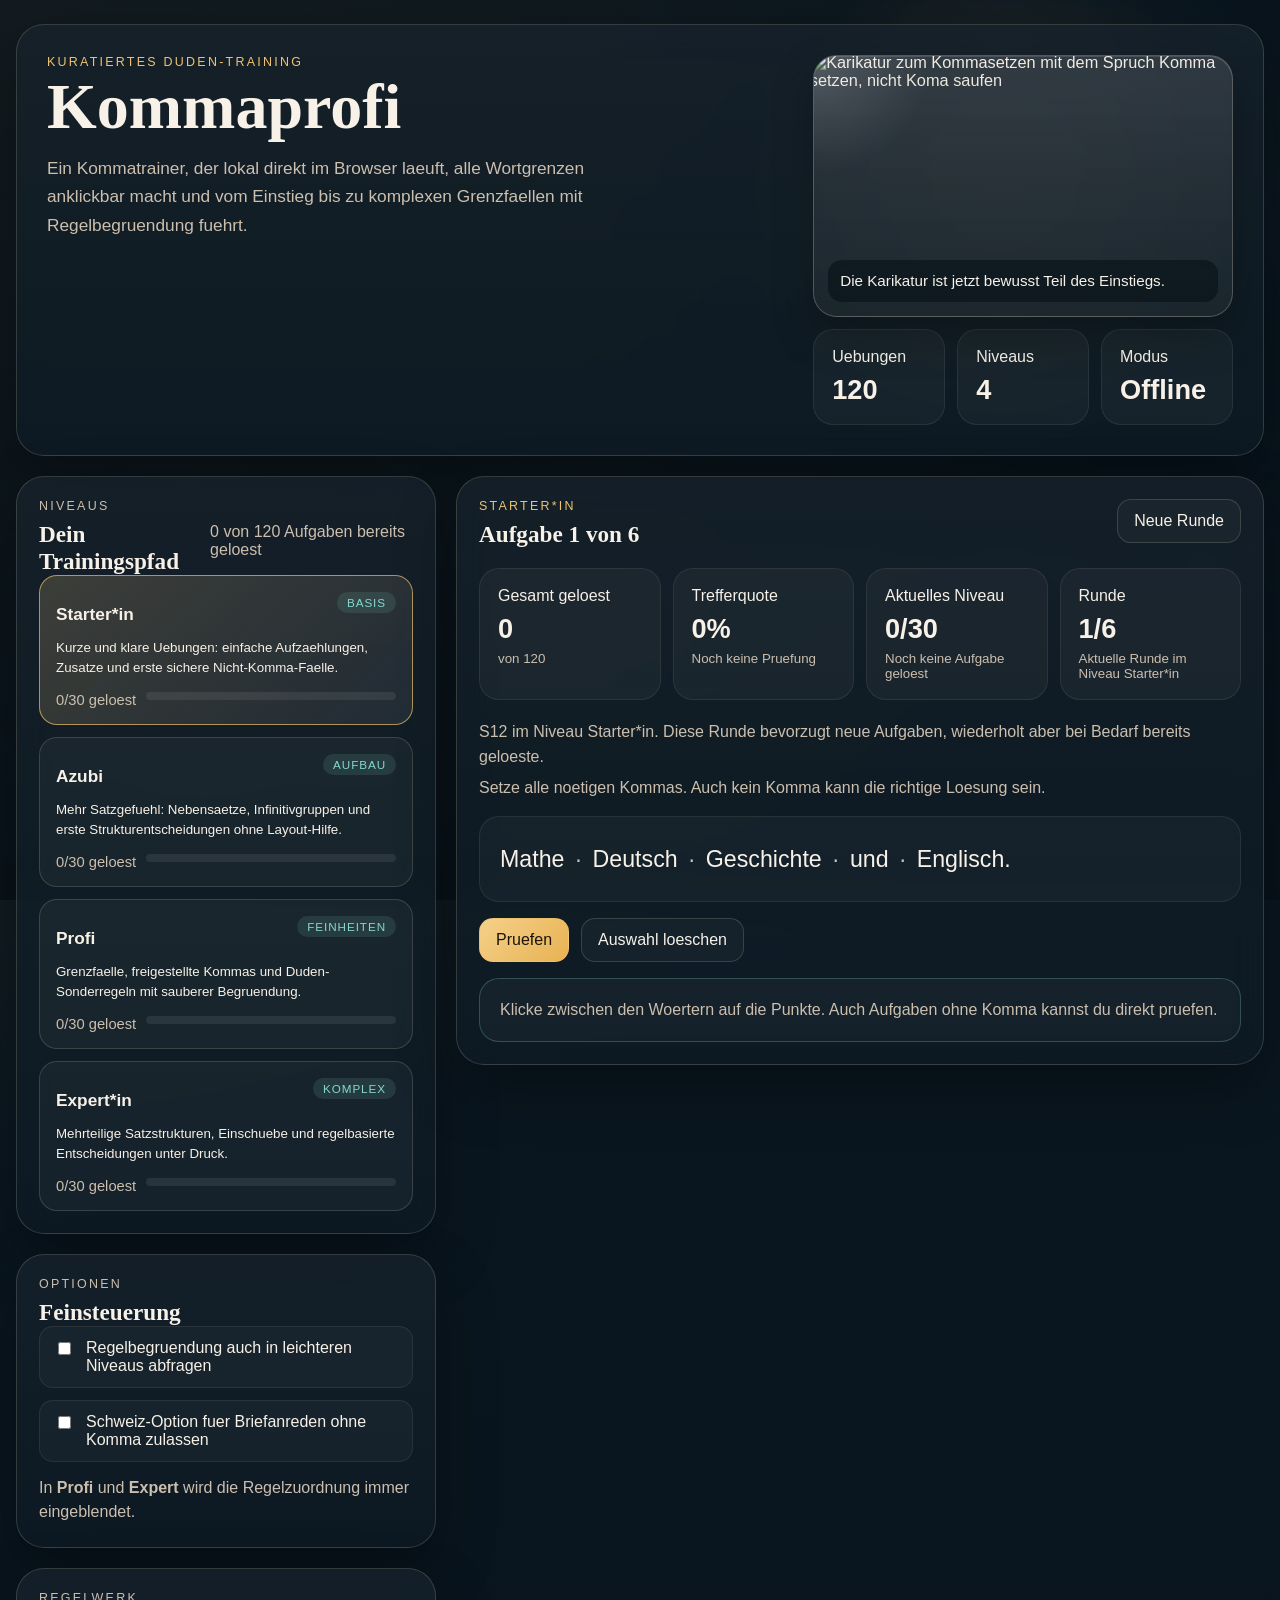
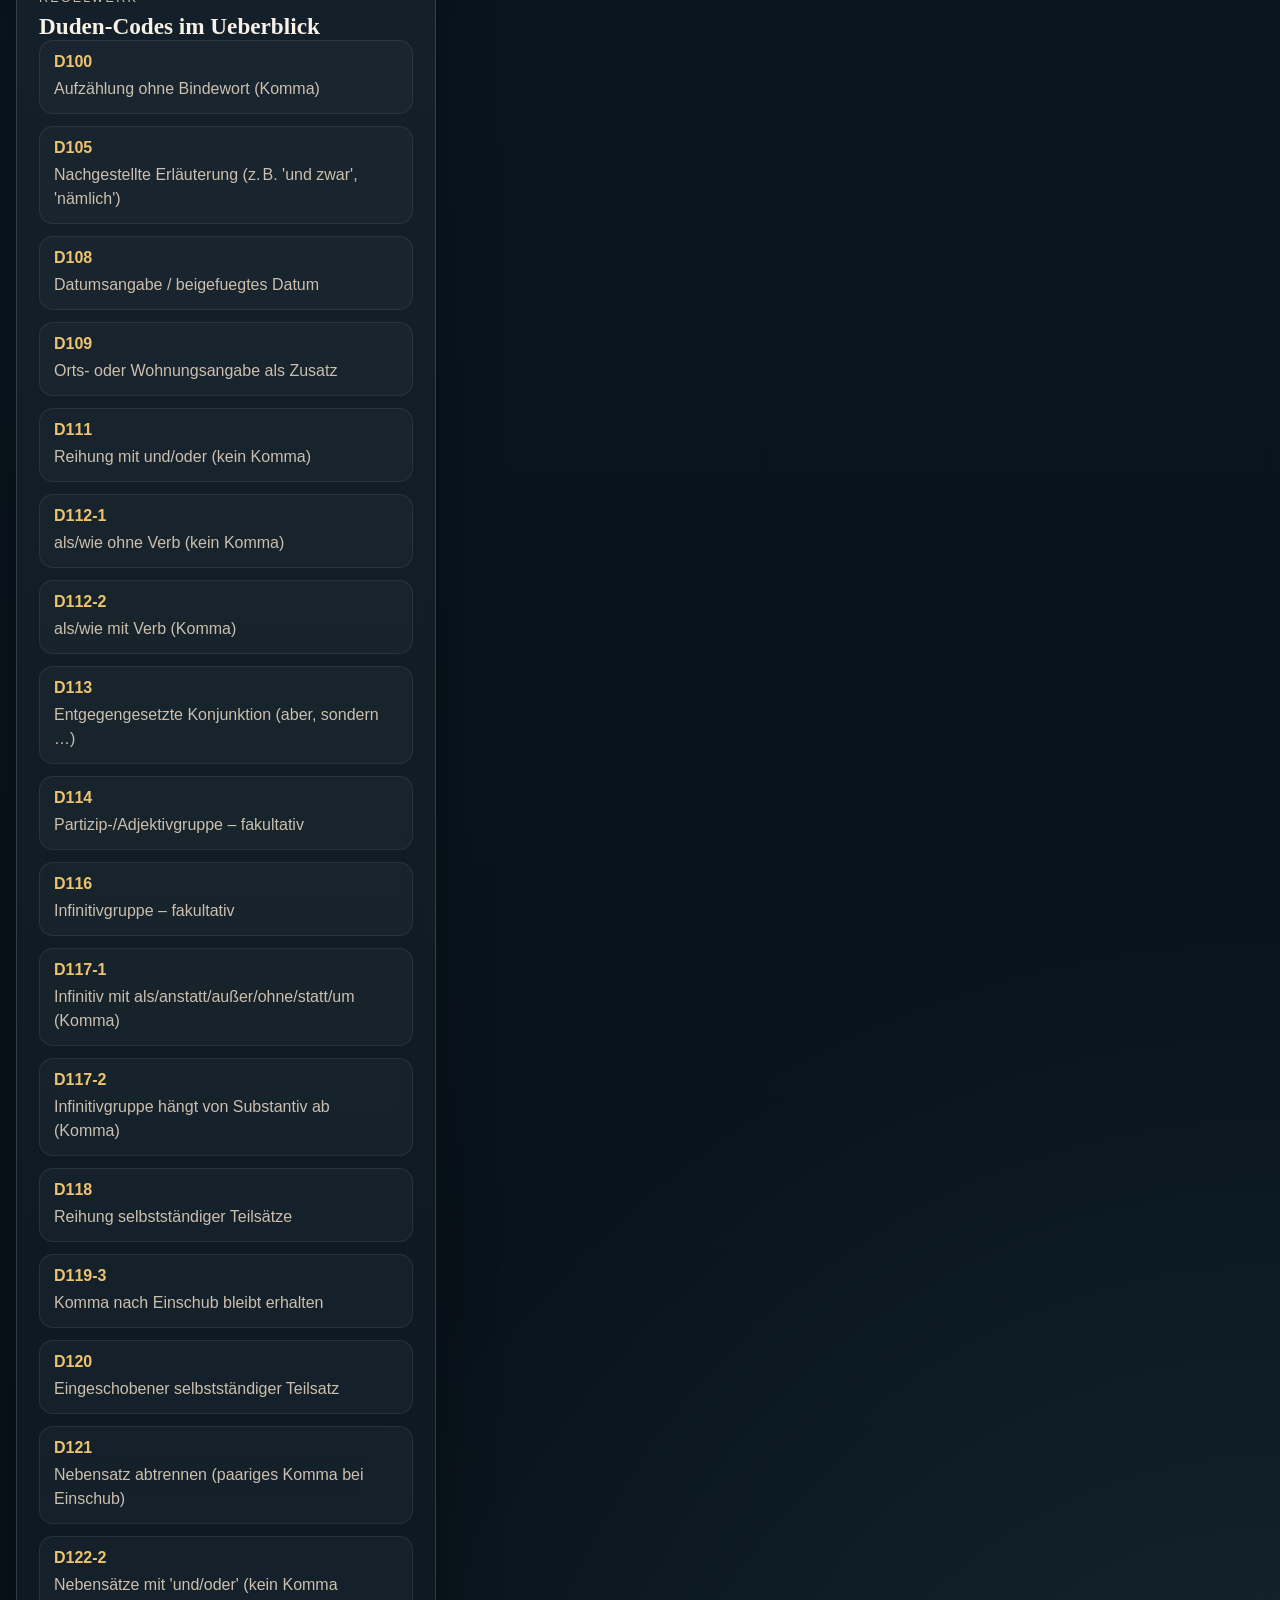
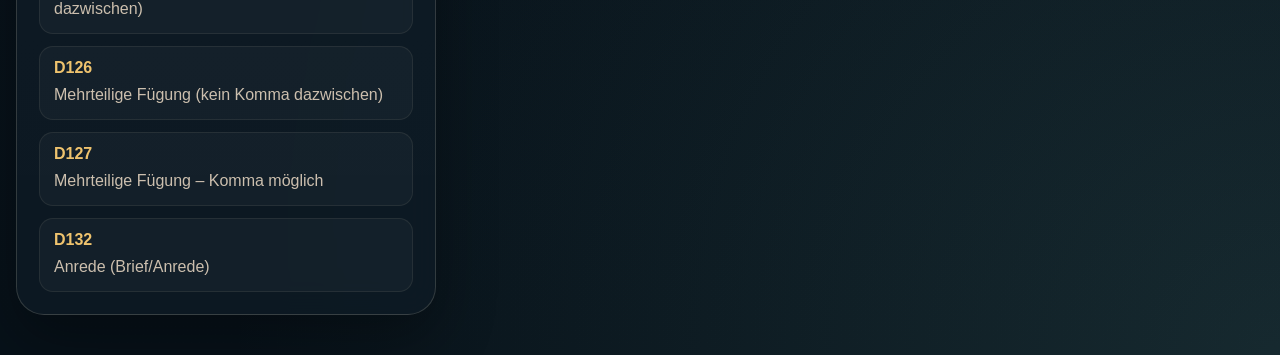
==== index.html @ b5a0814d "Make caricature more prominent in hero and backdrop" ====
<!DOCTYPE html>
<html lang="de">
  <head>
    <meta charset="UTF-8" />
    <meta name="viewport" content="width=device-width, initial-scale=1.0" />
    <title>Kommaprofi</title>
    <meta
      name="description"
      content="Robuster Kommatrainer mit 120 kuratierten Uebungen, Regelzuordnung, Schweiz-Option und speicherbarem Lernfortschritt."
    />
    <link rel="stylesheet" href="styles.css" />
  </head>
  <body>
    <div class="backdrop" aria-hidden="true"></div>

    <main class="app-shell">
      <section class="hero panel">
        <div class="hero-copy">
          <p class="eyebrow">Kuratiertes Duden-Training</p>
          <h1>Kommaprofi</h1>
          <p class="lead">
            Ein Kommatrainer, der lokal direkt im Browser laeuft, alle
            Wortgrenzen anklickbar macht und vom Einstieg bis zu komplexen
            Grenzfaellen mit Regelbegruendung fuehrt.
          </p>
        </div>

        <div class="hero-side">
          <figure class="hero-art">
            <img
              src="assets/Kommasetzen.jpg"
              alt="Karikatur zum Kommasetzen mit dem Spruch Komma setzen, nicht Koma saufen"
            />
            <figcaption>Die Karikatur ist jetzt bewusst Teil des Einstiegs.</figcaption>
          </figure>

          <div class="hero-badges" aria-label="Projektmerkmale">
            <article>
              <span class="stat-label">Uebungen</span>
              <strong>120</strong>
            </article>
            <article>
              <span class="stat-label">Niveaus</span>
              <strong>4</strong>
            </article>
            <article>
              <span class="stat-label">Modus</span>
              <strong>Offline</strong>
            </article>
          </div>
        </div>
      </section>

      <section class="layout">
        <aside class="sidebar">
          <section class="panel">
            <div class="section-head">
              <div>
                <p class="eyebrow">Niveaus</p>
                <h2>Dein Trainingspfad</h2>
              </div>
              <p id="overall-progress-copy" class="section-copy"></p>
            </div>
            <div id="level-grid" class="level-grid" aria-label="Niveaus"></div>
          </section>

          <section class="panel settings-panel">
            <div class="section-head">
              <div>
                <p class="eyebrow">Optionen</p>
                <h2>Feinsteuerung</h2>
              </div>
            </div>

            <label class="toggle">
              <input id="require-why" type="checkbox" />
              <span>Regelbegruendung auch in leichteren Niveaus abfragen</span>
            </label>

            <label class="toggle">
              <input id="ch-mode" type="checkbox" />
              <span>Schweiz-Option fuer Briefanreden ohne Komma zulassen</span>
            </label>

            <p class="settings-note">
              In <strong>Profi</strong> und <strong>Expert</strong> wird die
              Regelzuordnung immer eingeblendet.
            </p>
          </section>

          <section class="panel rulebook-panel">
            <div class="section-head">
              <div>
                <p class="eyebrow">Regelwerk</p>
                <h2>Duden-Codes im Ueberblick</h2>
              </div>
            </div>
            <div id="rulebook-list" class="rulebook-list"></div>
          </section>
        </aside>

        <section class="trainer panel">
          <div class="trainer-head">
            <div>
              <p id="level-label" class="eyebrow">Starter*in</p>
              <h2 id="task-title">Trainer wird vorbereitet</h2>
            </div>
            <button id="new-round-btn" class="ghost-btn" type="button">
              Neue Runde
            </button>
          </div>

          <div class="stats-grid" aria-label="Lernstand">
            <article class="stat-card">
              <span class="stat-label">Gesamt geloest</span>
              <strong id="overall-solved">0</strong>
              <small id="overall-total">von 120</small>
            </article>
            <article class="stat-card">
              <span class="stat-label">Trefferquote</span>
              <strong id="accuracy-value">0%</strong>
              <small id="accuracy-copy">Noch keine Pruefung</small>
            </article>
            <article class="stat-card">
              <span class="stat-label">Aktuelles Niveau</span>
              <strong id="level-progress">0/30</strong>
              <small id="level-progress-copy">Noch keine Aufgabe geloest</small>
            </article>
            <article class="stat-card">
              <span class="stat-label">Runde</span>
              <strong id="round-progress">0/0</strong>
              <small id="round-progress-copy">Noch nicht gestartet</small>
            </article>
          </div>

          <div id="loading-box" class="status-box">
            Uebungen werden geladen ...
          </div>

          <div id="trainer-content" class="trainer-content hidden">
            <div class="task-meta">
              <p id="task-subtitle" class="task-subtitle"></p>
              <p id="task-instruction" class="task-instruction"></p>
            </div>

            <section class="sentence-panel">
              <div id="sentence-area" class="sentence-area" aria-live="polite"></div>
            </section>

            <section id="rule-panel" class="rule-panel hidden">
              <div class="section-head">
                <div>
                  <p class="eyebrow">Regelbegruendung</p>
                  <h3>Ordne jede gesetzte Stelle zu</h3>
                </div>
              </div>
              <div id="rule-area" class="rule-area"></div>
            </section>

            <div class="controls">
              <button id="check-btn" class="primary-btn" type="button">
                Pruefen
              </button>
              <button id="reset-btn" class="ghost-btn" type="button">
                Auswahl loeschen
              </button>
              <button id="next-btn" class="secondary-btn hidden" type="button">
                Naechste Aufgabe
              </button>
            </div>

            <section id="feedback-box" class="feedback-box info" aria-live="polite">
              <p id="feedback-text" class="feedback-text">
                Waehle die passende Wortgrenze und setze dort ein Komma.
              </p>
            </section>

            <section id="solution-box" class="solution-box hidden"></section>
          </div>
        </section>
      </section>
    </main>

    <script src="data/rules.js"></script>
    <script src="data/exercises.js"></script>
    <script src="app.js"></script>
  </body>
</html>
---- styles.css ----
:root {
  --bg: #0b1822;
  --bg-deep: #071119;
  --panel: rgba(11, 24, 34, 0.78);
  --panel-strong: rgba(8, 17, 24, 0.92);
  --line: rgba(244, 232, 212, 0.16);
  --line-soft: rgba(244, 232, 212, 0.08);
  --text: #f7f1e7;
  --muted: #ccbfae;
  --gold: #efc36e;
  --gold-strong: #c99232;
  --teal: #84d8cf;
  --teal-strong: #3caea3;
  --rose: #ff8f82;
  --success: #72d39c;
  --shadow: 0 24px 60px rgba(0, 0, 0, 0.32);
  --radius-xl: 28px;
  --radius-lg: 20px;
  --radius-md: 14px;
}

* {
  box-sizing: border-box;
}

html {
  scroll-behavior: smooth;
}

body {
  margin: 0;
  min-height: 100vh;
  font-family: "Avenir Next", "Trebuchet MS", "Segoe UI", sans-serif;
  color: var(--text);
  background:
    radial-gradient(circle at top left, rgba(239, 195, 110, 0.12), transparent 32%),
    radial-gradient(circle at bottom right, rgba(132, 216, 207, 0.12), transparent 28%),
    linear-gradient(180deg, var(--bg), var(--bg-deep));
}

.backdrop {
  position: fixed;
  inset: 0;
  z-index: -1;
  overflow: hidden;
}

.backdrop::before,
.backdrop::after {
  content: "";
  position: absolute;
  inset: 0;
}

.backdrop::before {
  inset: -4%;
  background:
    radial-gradient(circle at 78% 24%, rgba(255, 246, 220, 0.14), transparent 20%),
    url("assets/Kommasetzen.jpg") center 22% / cover no-repeat;
  filter: blur(5px) saturate(1.02) brightness(0.78) contrast(1.04);
  opacity: 0.72;
  transform: scale(1.03);
}

.backdrop::after {
  background:
    radial-gradient(circle at 78% 22%, rgba(239, 195, 110, 0.12), transparent 20%),
    linear-gradient(135deg, rgba(7, 17, 25, 0.58), rgba(7, 17, 25, 0.18)),
    linear-gradient(180deg, rgba(7, 17, 25, 0.12), rgba(7, 17, 25, 0.68));
}

.app-shell {
  width: min(1380px, calc(100vw - 32px));
  margin: 24px auto 40px;
  display: grid;
  gap: 20px;
}

.panel {
  border: 1px solid var(--line);
  border-radius: var(--radius-xl);
  background:
    linear-gradient(180deg, rgba(255, 255, 255, 0.04), rgba(255, 255, 255, 0.01)),
    var(--panel);
  box-shadow: var(--shadow);
  backdrop-filter: blur(18px);
}

.hero {
  padding: 30px;
  display: grid;
  grid-template-columns: minmax(0, 1.6fr) minmax(300px, 0.9fr);
  gap: 20px;
  animation: rise-in 0.65s ease both;
}

.hero-copy h1,
.section-head h2,
.section-head h3,
.trainer-head h2 {
  font-family: "Baskerville", "Iowan Old Style", "Georgia", serif;
}

.eyebrow {
  margin: 0 0 8px;
  font-size: 0.78rem;
  letter-spacing: 0.18em;
  text-transform: uppercase;
  color: var(--gold);
}

.hero-copy h1 {
  margin: 0;
  font-size: clamp(2.7rem, 5vw, 5rem);
  line-height: 0.95;
}

.lead {
  margin: 16px 0 0;
  max-width: 64ch;
  font-size: 1.08rem;
  line-height: 1.65;
  color: var(--muted);
}

.hero-side {
  display: grid;
  gap: 12px;
  align-self: stretch;
}

.hero-art {
  margin: 0;
  position: relative;
  overflow: hidden;
  min-height: 260px;
  border-radius: 24px;
  border: 1px solid rgba(244, 232, 212, 0.22);
  background:
    linear-gradient(180deg, rgba(255, 255, 255, 0.08), rgba(255, 255, 255, 0.02)),
    rgba(255, 255, 255, 0.05);
  box-shadow:
    inset 0 1px 0 rgba(255, 255, 255, 0.12),
    0 18px 42px rgba(0, 0, 0, 0.26);
}

.hero-art::after {
  content: "";
  position: absolute;
  inset: 0;
  background:
    linear-gradient(180deg, rgba(10, 20, 28, 0.02), rgba(10, 20, 28, 0.26)),
    radial-gradient(circle at top left, rgba(255, 255, 255, 0.18), transparent 24%);
  pointer-events: none;
}

.hero-art img {
  display: block;
  width: 100%;
  height: 100%;
  min-height: 260px;
  object-fit: cover;
  object-position: center 24%;
  transform: scale(1.02);
}

.hero-art figcaption {
  position: absolute;
  left: 14px;
  right: 14px;
  bottom: 14px;
  z-index: 1;
  margin: 0;
  padding: 10px 12px;
  border-radius: 14px;
  background: rgba(8, 17, 24, 0.62);
  color: var(--text);
  font-size: 0.95rem;
  line-height: 1.45;
  backdrop-filter: blur(8px);
}

.hero-badges {
  display: grid;
  gap: 12px;
  grid-template-columns: repeat(3, minmax(0, 1fr));
}

.hero-badges article,
.stat-card {
  padding: 18px;
  border-radius: var(--radius-lg);
  border: 1px solid var(--line-soft);
  background: rgba(255, 255, 255, 0.04);
}

.hero-badges strong,
.stat-card strong {
  display: block;
  margin-top: 8px;
  font-size: 1.7rem;
}

.layout {
  display: grid;
  grid-template-columns: minmax(320px, 420px) minmax(0, 1fr);
  gap: 20px;
  align-items: start;
}

.sidebar,
.trainer {
  display: grid;
  gap: 20px;
}

.sidebar .panel,
.trainer {
  padding: 22px;
}

.section-head {
  display: flex;
  justify-content: space-between;
  align-items: end;
  gap: 16px;
}

.section-head h2,
.section-head h3,
.trainer-head h2 {
  margin: 0;
  font-size: 1.45rem;
}

.section-copy,
.settings-note,
.task-subtitle,
.task-instruction,
.feedback-text,
.rulebook-item p,
.solution-box p,
.solution-box li,
.rule-context,
.section-head p {
  color: var(--muted);
}

.level-grid,
.rulebook-list,
.rule-area,
.solution-list {
  display: grid;
  gap: 12px;
}

.level-card {
  width: 100%;
  padding: 16px;
  text-align: left;
  border: 1px solid var(--line);
  border-radius: 18px;
  background: rgba(255, 255, 255, 0.04);
  color: var(--text);
  cursor: pointer;
  transition:
    transform 0.2s ease,
    border-color 0.2s ease,
    background 0.2s ease;
}

.level-card:hover,
.level-card:focus-visible,
.comma-btn:hover,
.comma-btn:focus-visible,
.primary-btn:hover,
.secondary-btn:hover,
.ghost-btn:hover {
  transform: translateY(-2px);
}

.level-card:hover,
.level-card:focus-visible {
  border-color: rgba(239, 195, 110, 0.46);
  outline: none;
}

.level-card.active {
  border-color: rgba(239, 195, 110, 0.68);
  background:
    linear-gradient(135deg, rgba(239, 195, 110, 0.16), rgba(255, 255, 255, 0.04)),
    rgba(255, 255, 255, 0.03);
}

.level-top,
.trainer-head,
.rule-card-head,
.solution-header {
  display: flex;
  justify-content: space-between;
  gap: 12px;
  align-items: start;
}

.level-name {
  margin: 0;
  font-size: 1.08rem;
  font-weight: 800;
}

.level-tag {
  display: inline-flex;
  align-items: center;
  padding: 4px 10px;
  border-radius: 999px;
  background: rgba(132, 216, 207, 0.12);
  color: var(--teal);
  font-size: 0.73rem;
  letter-spacing: 0.08em;
  text-transform: uppercase;
}

.level-card p {
  margin: 10px 0 0;
  line-height: 1.5;
}

.level-progress-line {
  margin-top: 14px;
  display: flex;
  justify-content: space-between;
  gap: 10px;
  font-size: 0.92rem;
  color: var(--muted);
}

.progress-bar {
  position: relative;
  flex: 1;
  height: 8px;
  border-radius: 999px;
  background: rgba(255, 255, 255, 0.08);
  overflow: hidden;
}

.progress-bar span {
  display: block;
  height: 100%;
  width: 0;
  border-radius: inherit;
  background: linear-gradient(90deg, var(--gold), #f6db99);
}

.toggle {
  display: flex;
  gap: 12px;
  align-items: flex-start;
  padding: 12px 14px;
  border-radius: var(--radius-md);
  border: 1px solid var(--line-soft);
  background: rgba(255, 255, 255, 0.03);
}

.toggle + .toggle {
  margin-top: 12px;
}

.toggle input {
  margin-top: 3px;
  accent-color: var(--gold-strong);
}

.settings-note {
  margin: 14px 0 0;
  line-height: 1.55;
}

.rulebook-item {
  padding: 12px 14px;
  border-radius: var(--radius-md);
  border: 1px solid var(--line-soft);
  background: rgba(255, 255, 255, 0.03);
}

.rulebook-item strong {
  display: inline-block;
  margin-right: 8px;
  color: var(--gold);
}

.rulebook-item p {
  margin: 6px 0 0;
  line-height: 1.5;
}

.stats-grid {
  display: grid;
  grid-template-columns: repeat(4, minmax(0, 1fr));
  gap: 12px;
}

.stat-card small {
  display: block;
  margin-top: 6px;
  color: var(--muted);
}

.status-box,
.feedback-box,
.solution-box,
.sentence-panel,
.rule-panel {
  border-radius: 20px;
  border: 1px solid var(--line-soft);
  background: rgba(255, 255, 255, 0.03);
}

.status-box,
.feedback-box,
.solution-box,
.sentence-panel,
.rule-panel,
.trainer-content {
  overflow: hidden;
}

.status-box {
  padding: 18px 20px;
  color: var(--muted);
}

.trainer-content {
  display: grid;
  gap: 16px;
}

.hidden {
  display: none !important;
}

.task-meta {
  display: grid;
  gap: 6px;
}

.task-subtitle,
.task-instruction {
  margin: 0;
  line-height: 1.55;
}

.sentence-panel {
  padding: 20px;
}

.sentence-area {
  display: flex;
  flex-wrap: wrap;
  align-items: center;
  gap: 0.3rem 0.28rem;
  font-size: clamp(1.15rem, 2vw, 1.45rem);
  line-height: 1.9;
}

.token {
  position: relative;
}

.comma-btn {
  border: 0;
  background: transparent;
  color: var(--muted);
  padding: 0 0.14rem;
  min-width: 1.2rem;
  font: inherit;
  cursor: pointer;
  border-radius: 10px;
  transition:
    transform 0.18s ease,
    color 0.18s ease,
    background 0.18s ease;
}

.comma-btn:hover,
.comma-btn:focus-visible {
  color: var(--gold);
  background: rgba(239, 195, 110, 0.12);
  outline: none;
}

.comma-btn.active {
  color: var(--text);
  background: rgba(132, 216, 207, 0.18);
}

.comma-btn.locked {
  cursor: default;
}

.rule-panel {
  padding: 18px;
}

.rule-card {
  padding: 14px;
  border-radius: 16px;
  border: 1px solid var(--line-soft);
  background: rgba(255, 255, 255, 0.025);
}

.rule-context {
  margin: 0 0 10px;
  line-height: 1.5;
}

.rule-select {
  width: 100%;
  border-radius: 12px;
  border: 1px solid var(--line);
  background: rgba(7, 17, 25, 0.72);
  color: var(--text);
  padding: 11px 12px;
  font: inherit;
}

.controls {
  display: flex;
  flex-wrap: wrap;
  gap: 12px;
}

.primary-btn,
.secondary-btn,
.ghost-btn {
  border-radius: 14px;
  padding: 12px 16px;
  font: inherit;
  cursor: pointer;
  transition:
    transform 0.18s ease,
    border-color 0.18s ease,
    background 0.18s ease;
}

.primary-btn {
  border: 1px solid rgba(239, 195, 110, 0.5);
  color: #1a140b;
  background: linear-gradient(135deg, #f5d08a, #e8b252);
}

.secondary-btn {
  border: 1px solid rgba(132, 216, 207, 0.36);
  color: var(--text);
  background: rgba(132, 216, 207, 0.12);
}

.ghost-btn {
  border: 1px solid var(--line);
  color: var(--text);
  background: rgba(255, 255, 255, 0.03);
}

.primary-btn:disabled,
.secondary-btn:disabled,
.ghost-btn:disabled {
  cursor: not-allowed;
  opacity: 0.56;
  transform: none;
}

.feedback-box,
.solution-box {
  padding: 18px 20px;
}

.feedback-box.info {
  border-color: rgba(132, 216, 207, 0.26);
}

.feedback-box.success {
  border-color: rgba(114, 211, 156, 0.45);
  background: rgba(114, 211, 156, 0.08);
}

.feedback-box.error {
  border-color: rgba(255, 143, 130, 0.44);
  background: rgba(255, 143, 130, 0.08);
}

.feedback-text {
  margin: 0;
  line-height: 1.6;
}

.solution-header h3,
.solution-box h4 {
  margin: 0;
  font-family: "Baskerville", "Iowan Old Style", "Georgia", serif;
}

.solution-box h4 {
  font-size: 1.1rem;
}

.solution-box p,
.solution-box ul {
  margin: 12px 0 0;
  line-height: 1.6;
}

.solution-box ul {
  padding-left: 20px;
}

.solution-chip-row,
.mistake-tags {
  margin-top: 14px;
  display: flex;
  flex-wrap: wrap;
  gap: 10px;
}

.solution-chip,
.mistake-tag {
  display: inline-flex;
  align-items: center;
  gap: 8px;
  padding: 8px 11px;
  border-radius: 999px;
  border: 1px solid var(--line);
  background: rgba(255, 255, 255, 0.04);
  font-size: 0.92rem;
}

.mistake-tag {
  color: var(--rose);
  border-color: rgba(255, 143, 130, 0.36);
}

.solution-callout {
  margin-top: 14px;
  padding: 14px;
  border-radius: 16px;
  border: 1px solid rgba(132, 216, 207, 0.2);
  background: rgba(132, 216, 207, 0.08);
}

.note-box {
  margin-top: 14px;
  padding: 14px;
  border-radius: 16px;
  border: 1px solid rgba(239, 195, 110, 0.24);
  background: rgba(239, 195, 110, 0.08);
}

mark {
  padding: 0 0.18em;
  border-radius: 6px;
  background: rgba(239, 195, 110, 0.18);
  color: var(--text);
}

@keyframes rise-in {
  from {
    opacity: 0;
    transform: translateY(14px);
  }
  to {
    opacity: 1;
    transform: translateY(0);
  }
}

@media (max-width: 1080px) {
  .layout,
  .hero {
    grid-template-columns: 1fr;
  }

  .stats-grid {
    grid-template-columns: repeat(2, minmax(0, 1fr));
  }
}

@media (max-width: 720px) {
  .app-shell {
    width: min(100vw - 18px, 100%);
    margin: 10px auto 20px;
  }

  .hero,
  .sidebar .panel,
  .trainer {
    padding: 18px;
  }

  .stats-grid {
    grid-template-columns: 1fr;
  }

  .hero-badges {
    grid-template-columns: 1fr;
  }

  .controls,
  .trainer-head {
    flex-direction: column;
    align-items: stretch;
  }

  .sentence-area {
    font-size: 1.08rem;
  }
}
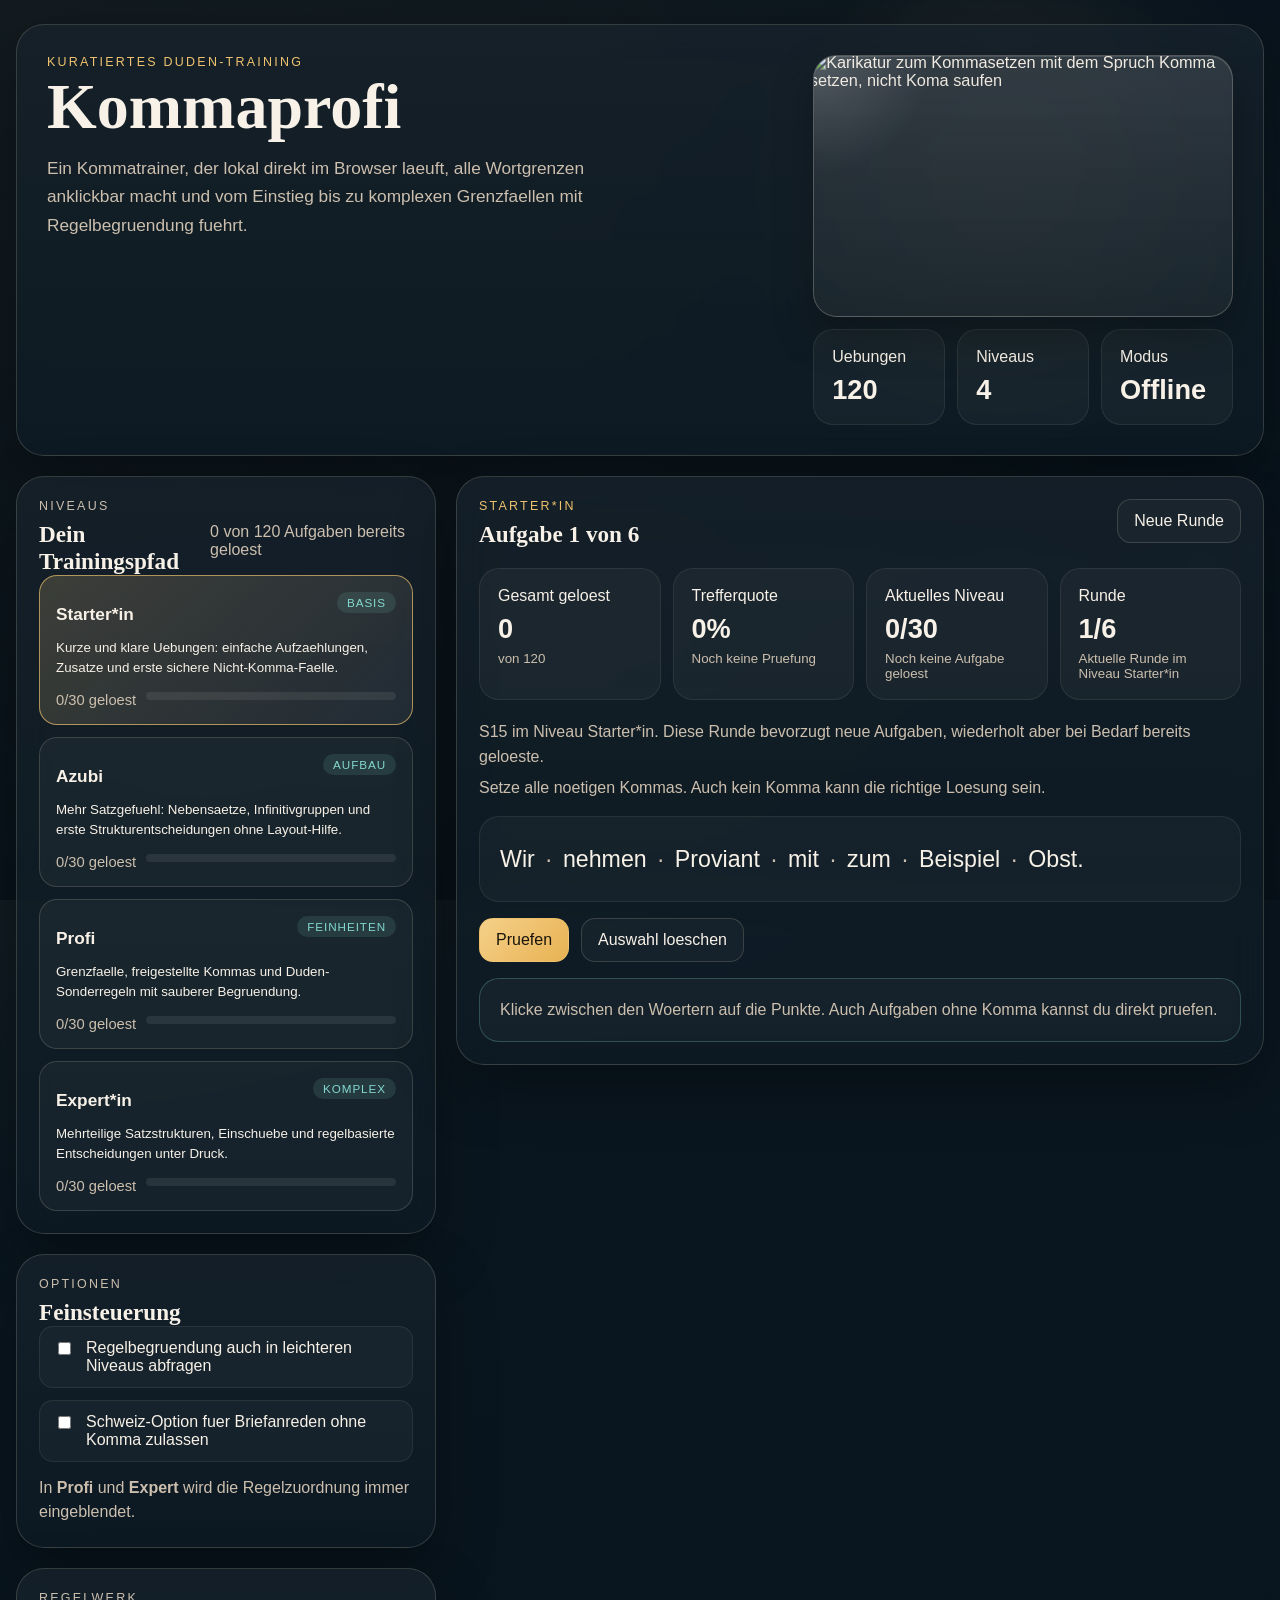
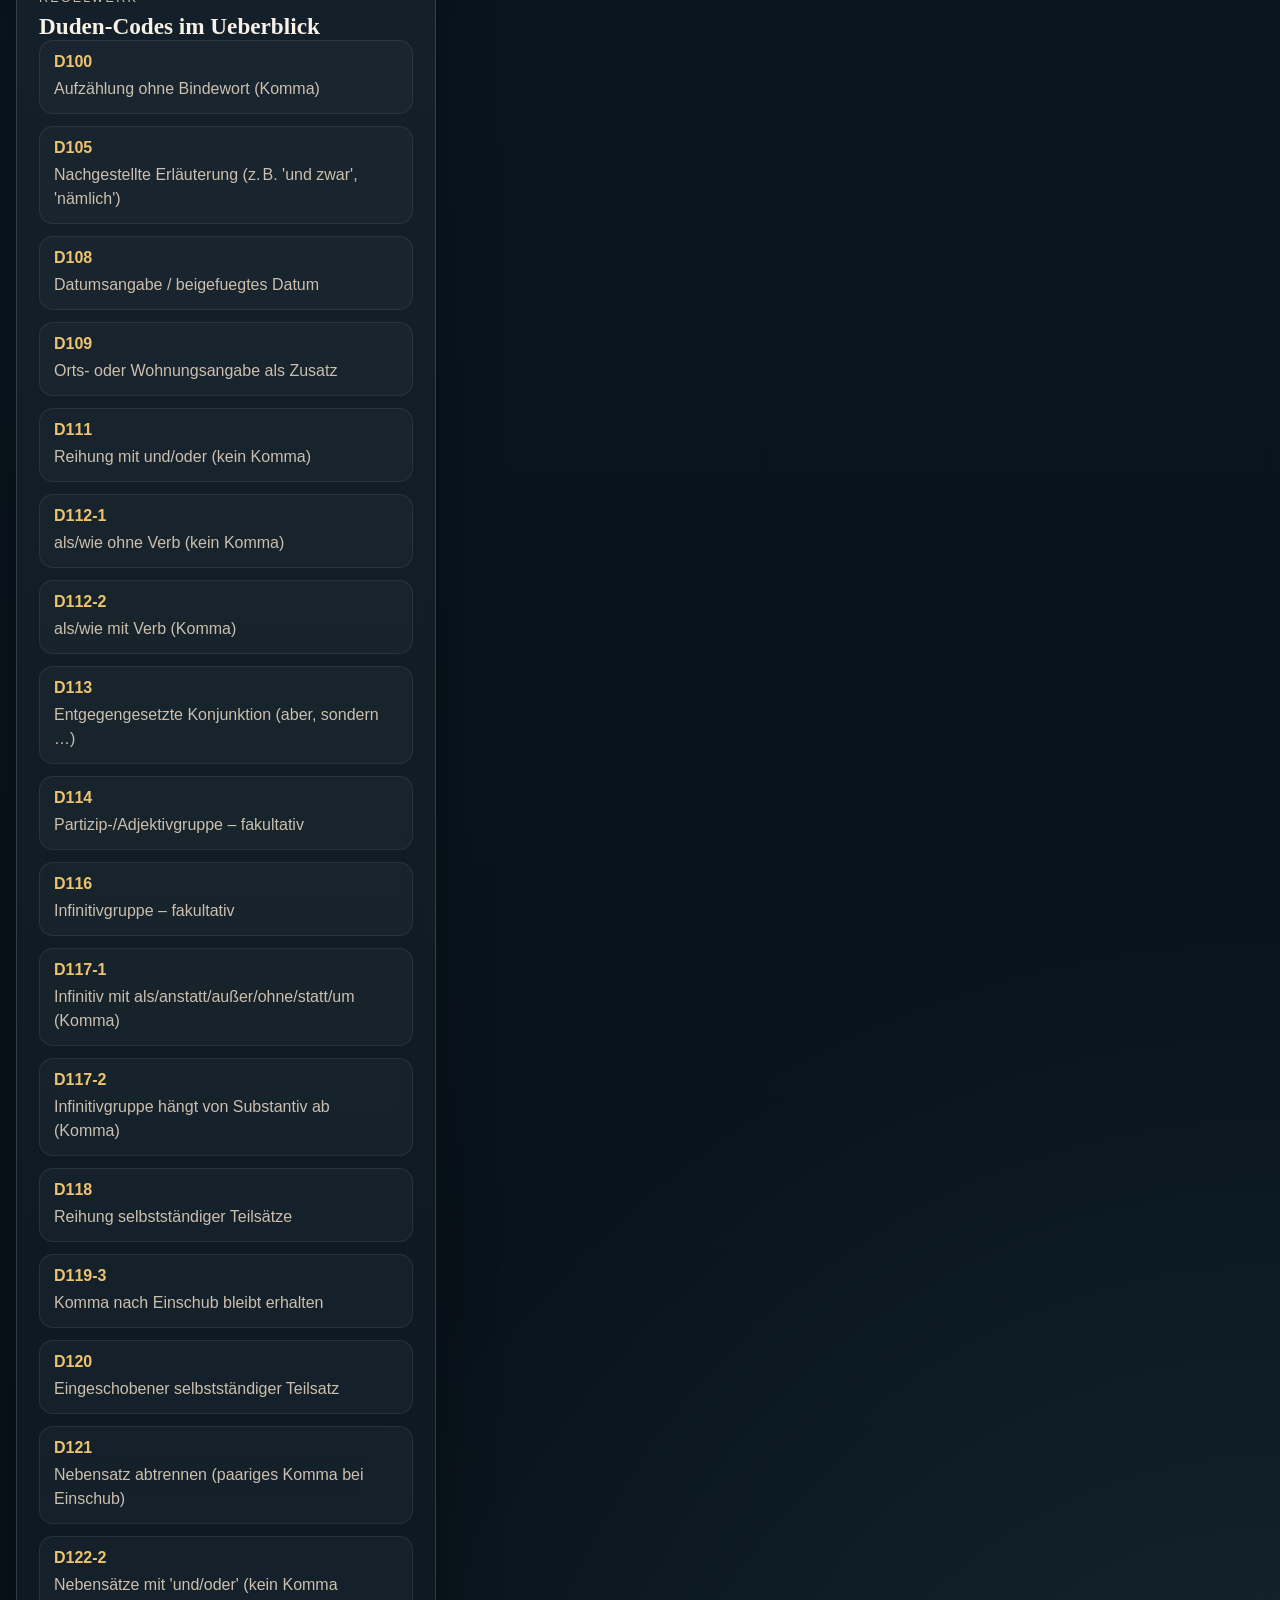
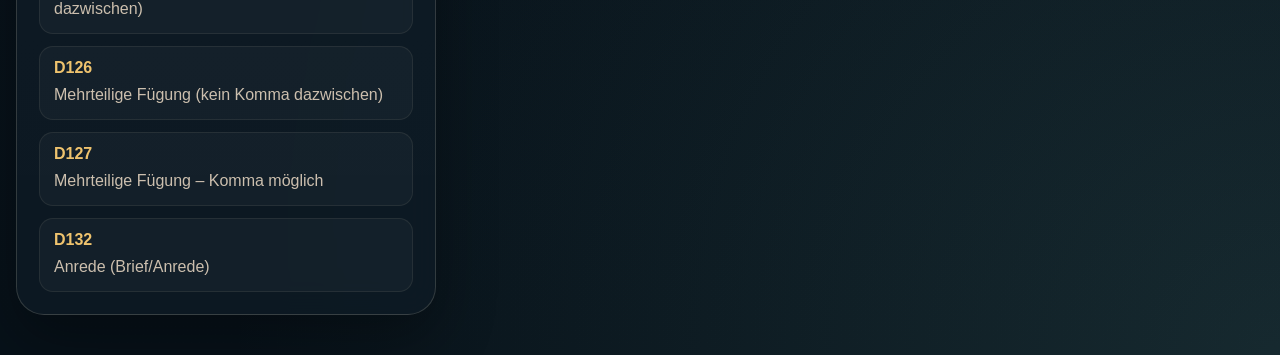
==== commit f94366af: "Remove hero image caption overlay" ====
--- a/index.html
+++ b/index.html
@@ -31,7 +31,6 @@
               src="assets/Kommasetzen.jpg"
               alt="Karikatur zum Kommasetzen mit dem Spruch Komma setzen, nicht Koma saufen"
             />
-            <figcaption>Die Karikatur ist jetzt bewusst Teil des Einstiegs.</figcaption>
           </figure>
 
           <div class="hero-badges" aria-label="Projektmerkmale">
--- a/styles.css
+++ b/styles.css
@@ -164,22 +164,6 @@
   transform: scale(1.02);
 }
 
-.hero-art figcaption {
-  position: absolute;
-  left: 14px;
-  right: 14px;
-  bottom: 14px;
-  z-index: 1;
-  margin: 0;
-  padding: 10px 12px;
-  border-radius: 14px;
-  background: rgba(8, 17, 24, 0.62);
-  color: var(--text);
-  font-size: 0.95rem;
-  line-height: 1.45;
-  backdrop-filter: blur(8px);
-}
-
 .hero-badges {
   display: grid;
   gap: 12px;
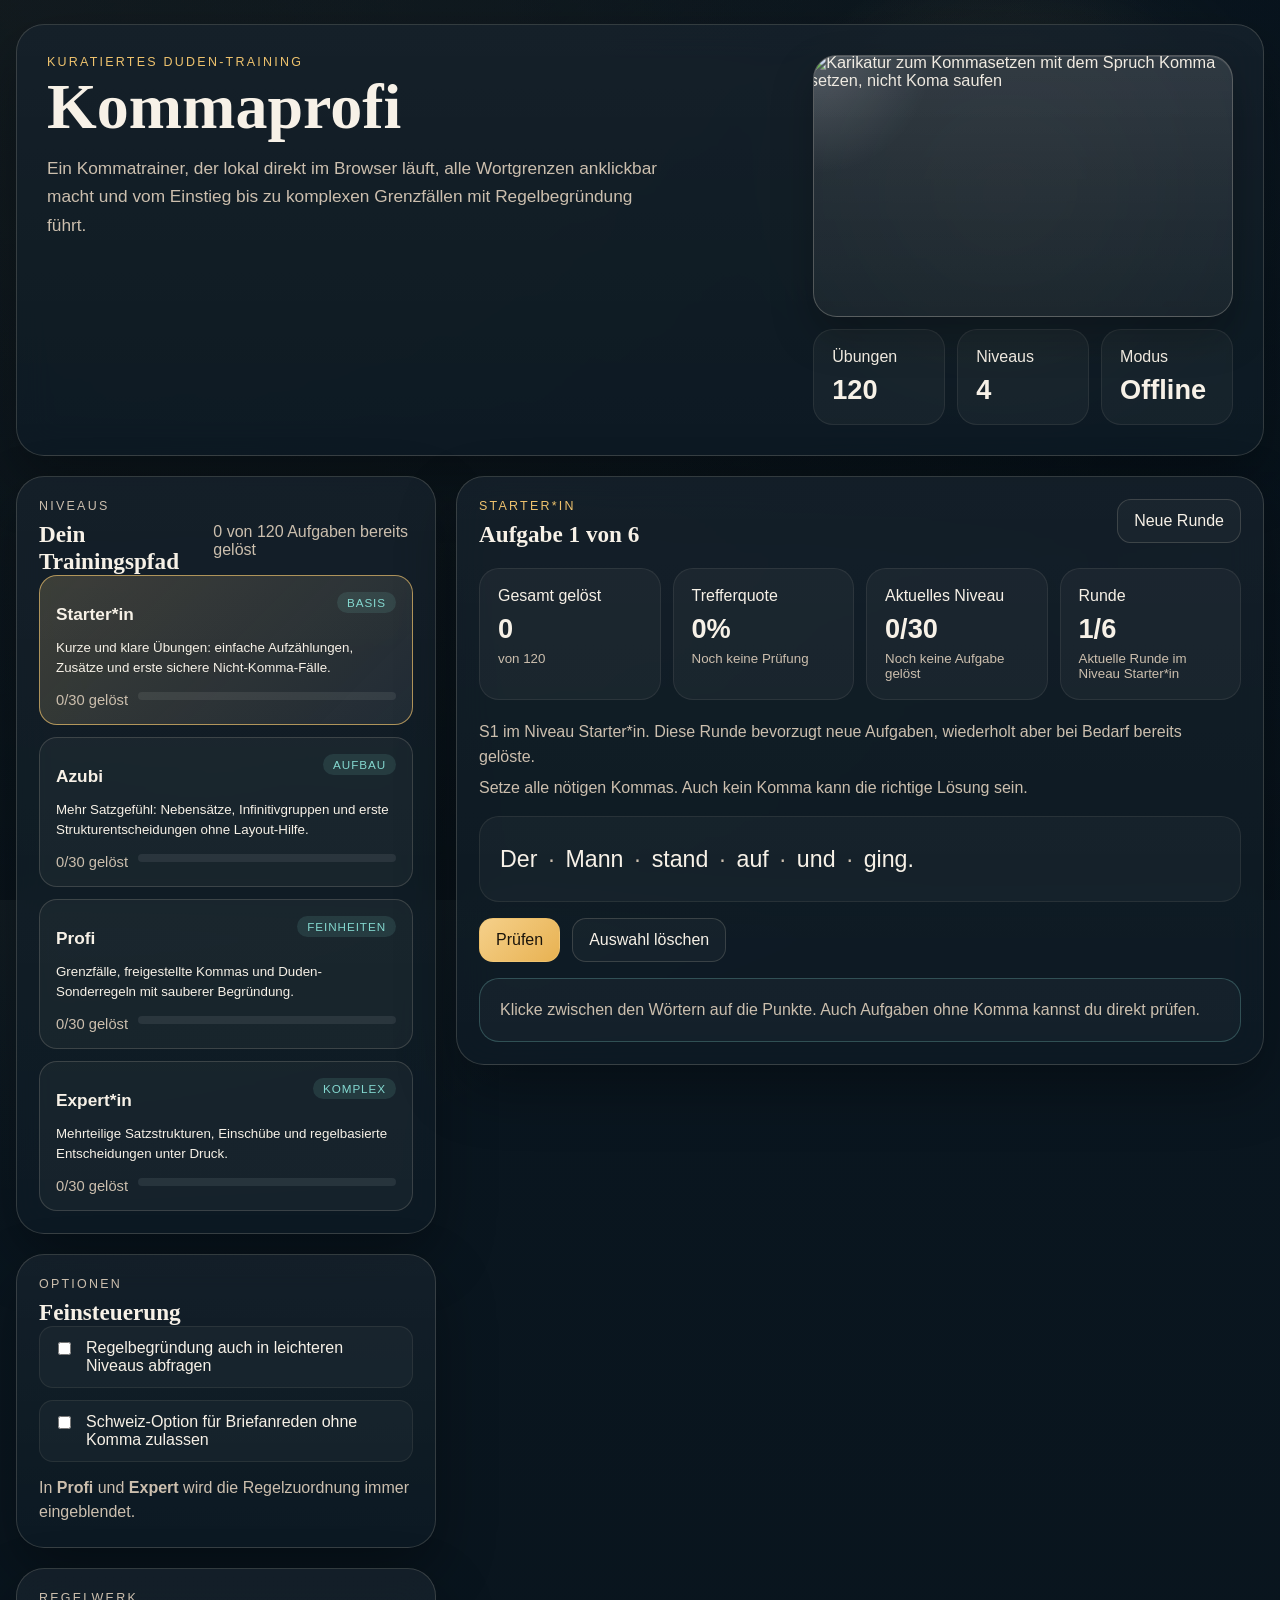
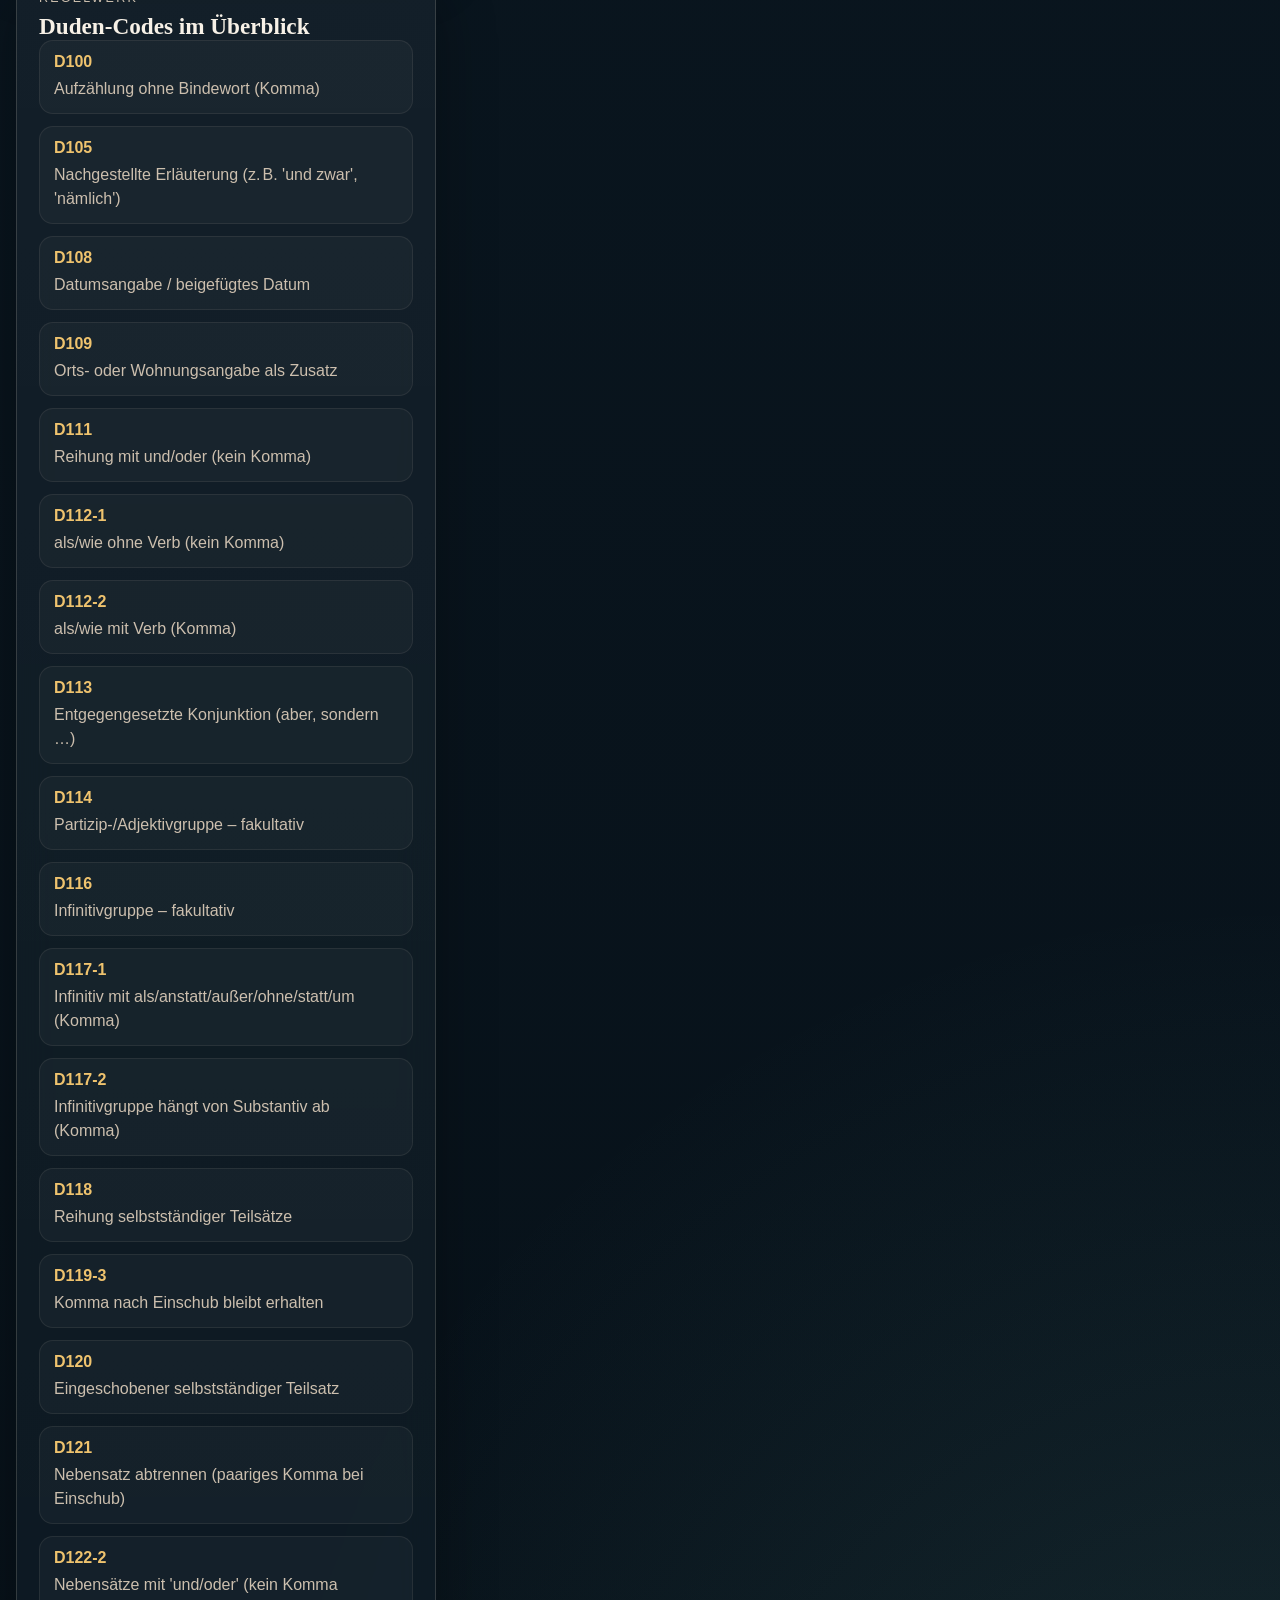
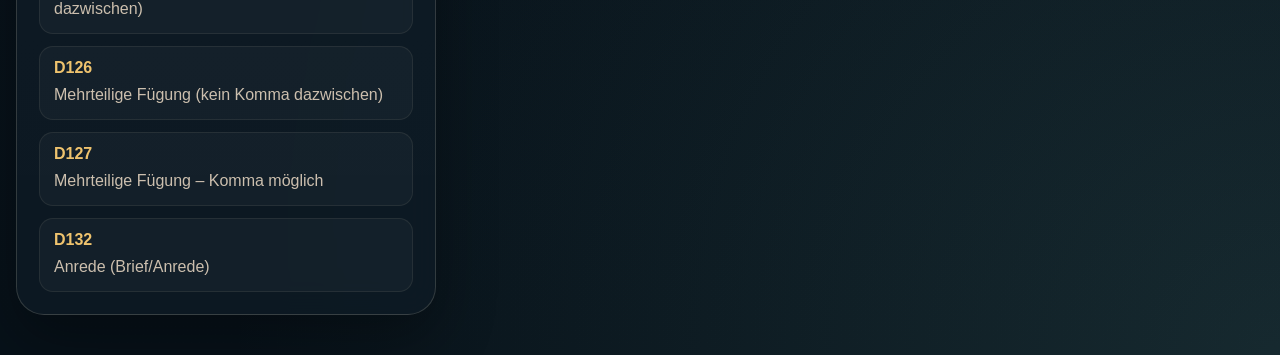
==== commit 8c5b3bc5: "Restore German umlauts in UI copy" ====
--- a/index.html
+++ b/index.html
@@ -6,7 +6,7 @@
     <title>Kommaprofi</title>
     <meta
       name="description"
-      content="Robuster Kommatrainer mit 120 kuratierten Uebungen, Regelzuordnung, Schweiz-Option und speicherbarem Lernfortschritt."
+      content="Robuster Kommatrainer mit 120 kuratierten Übungen, Regelzuordnung, Schweiz-Option und speicherbarem Lernfortschritt."
     />
     <link rel="stylesheet" href="styles.css" />
   </head>
@@ -19,9 +19,9 @@
           <p class="eyebrow">Kuratiertes Duden-Training</p>
           <h1>Kommaprofi</h1>
           <p class="lead">
-            Ein Kommatrainer, der lokal direkt im Browser laeuft, alle
+            Ein Kommatrainer, der lokal direkt im Browser läuft, alle
             Wortgrenzen anklickbar macht und vom Einstieg bis zu komplexen
-            Grenzfaellen mit Regelbegruendung fuehrt.
+            Grenzfällen mit Regelbegründung führt.
           </p>
         </div>
 
@@ -35,7 +35,7 @@
 
           <div class="hero-badges" aria-label="Projektmerkmale">
             <article>
-              <span class="stat-label">Uebungen</span>
+              <span class="stat-label">Übungen</span>
               <strong>120</strong>
             </article>
             <article>
@@ -73,12 +73,12 @@
 
             <label class="toggle">
               <input id="require-why" type="checkbox" />
-              <span>Regelbegruendung auch in leichteren Niveaus abfragen</span>
+              <span>Regelbegründung auch in leichteren Niveaus abfragen</span>
             </label>
 
             <label class="toggle">
               <input id="ch-mode" type="checkbox" />
-              <span>Schweiz-Option fuer Briefanreden ohne Komma zulassen</span>
+              <span>Schweiz-Option für Briefanreden ohne Komma zulassen</span>
             </label>
 
             <p class="settings-note">
@@ -91,7 +91,7 @@
             <div class="section-head">
               <div>
                 <p class="eyebrow">Regelwerk</p>
-                <h2>Duden-Codes im Ueberblick</h2>
+                <h2>Duden-Codes im Überblick</h2>
               </div>
             </div>
             <div id="rulebook-list" class="rulebook-list"></div>
@@ -111,19 +111,19 @@
 
           <div class="stats-grid" aria-label="Lernstand">
             <article class="stat-card">
-              <span class="stat-label">Gesamt geloest</span>
+              <span class="stat-label">Gesamt gelöst</span>
               <strong id="overall-solved">0</strong>
               <small id="overall-total">von 120</small>
             </article>
             <article class="stat-card">
               <span class="stat-label">Trefferquote</span>
               <strong id="accuracy-value">0%</strong>
-              <small id="accuracy-copy">Noch keine Pruefung</small>
+              <small id="accuracy-copy">Noch keine Prüfung</small>
             </article>
             <article class="stat-card">
               <span class="stat-label">Aktuelles Niveau</span>
               <strong id="level-progress">0/30</strong>
-              <small id="level-progress-copy">Noch keine Aufgabe geloest</small>
+              <small id="level-progress-copy">Noch keine Aufgabe gelöst</small>
             </article>
             <article class="stat-card">
               <span class="stat-label">Runde</span>
@@ -133,7 +133,7 @@
           </div>
 
           <div id="loading-box" class="status-box">
-            Uebungen werden geladen ...
+            Übungen werden geladen ...
           </div>
 
           <div id="trainer-content" class="trainer-content hidden">
@@ -149,7 +149,7 @@
             <section id="rule-panel" class="rule-panel hidden">
               <div class="section-head">
                 <div>
-                  <p class="eyebrow">Regelbegruendung</p>
+                  <p class="eyebrow">Regelbegründung</p>
                   <h3>Ordne jede gesetzte Stelle zu</h3>
                 </div>
               </div>
@@ -158,19 +158,19 @@
 
             <div class="controls">
               <button id="check-btn" class="primary-btn" type="button">
-                Pruefen
+                Prüfen
               </button>
               <button id="reset-btn" class="ghost-btn" type="button">
-                Auswahl loeschen
+                Auswahl löschen
               </button>
               <button id="next-btn" class="secondary-btn hidden" type="button">
-                Naechste Aufgabe
+                Nächste Aufgabe
               </button>
             </div>
 
             <section id="feedback-box" class="feedback-box info" aria-live="polite">
               <p id="feedback-text" class="feedback-text">
-                Waehle die passende Wortgrenze und setze dort ein Komma.
+                Wähle die passende Wortgrenze und setze dort ein Komma.
               </p>
             </section>
 
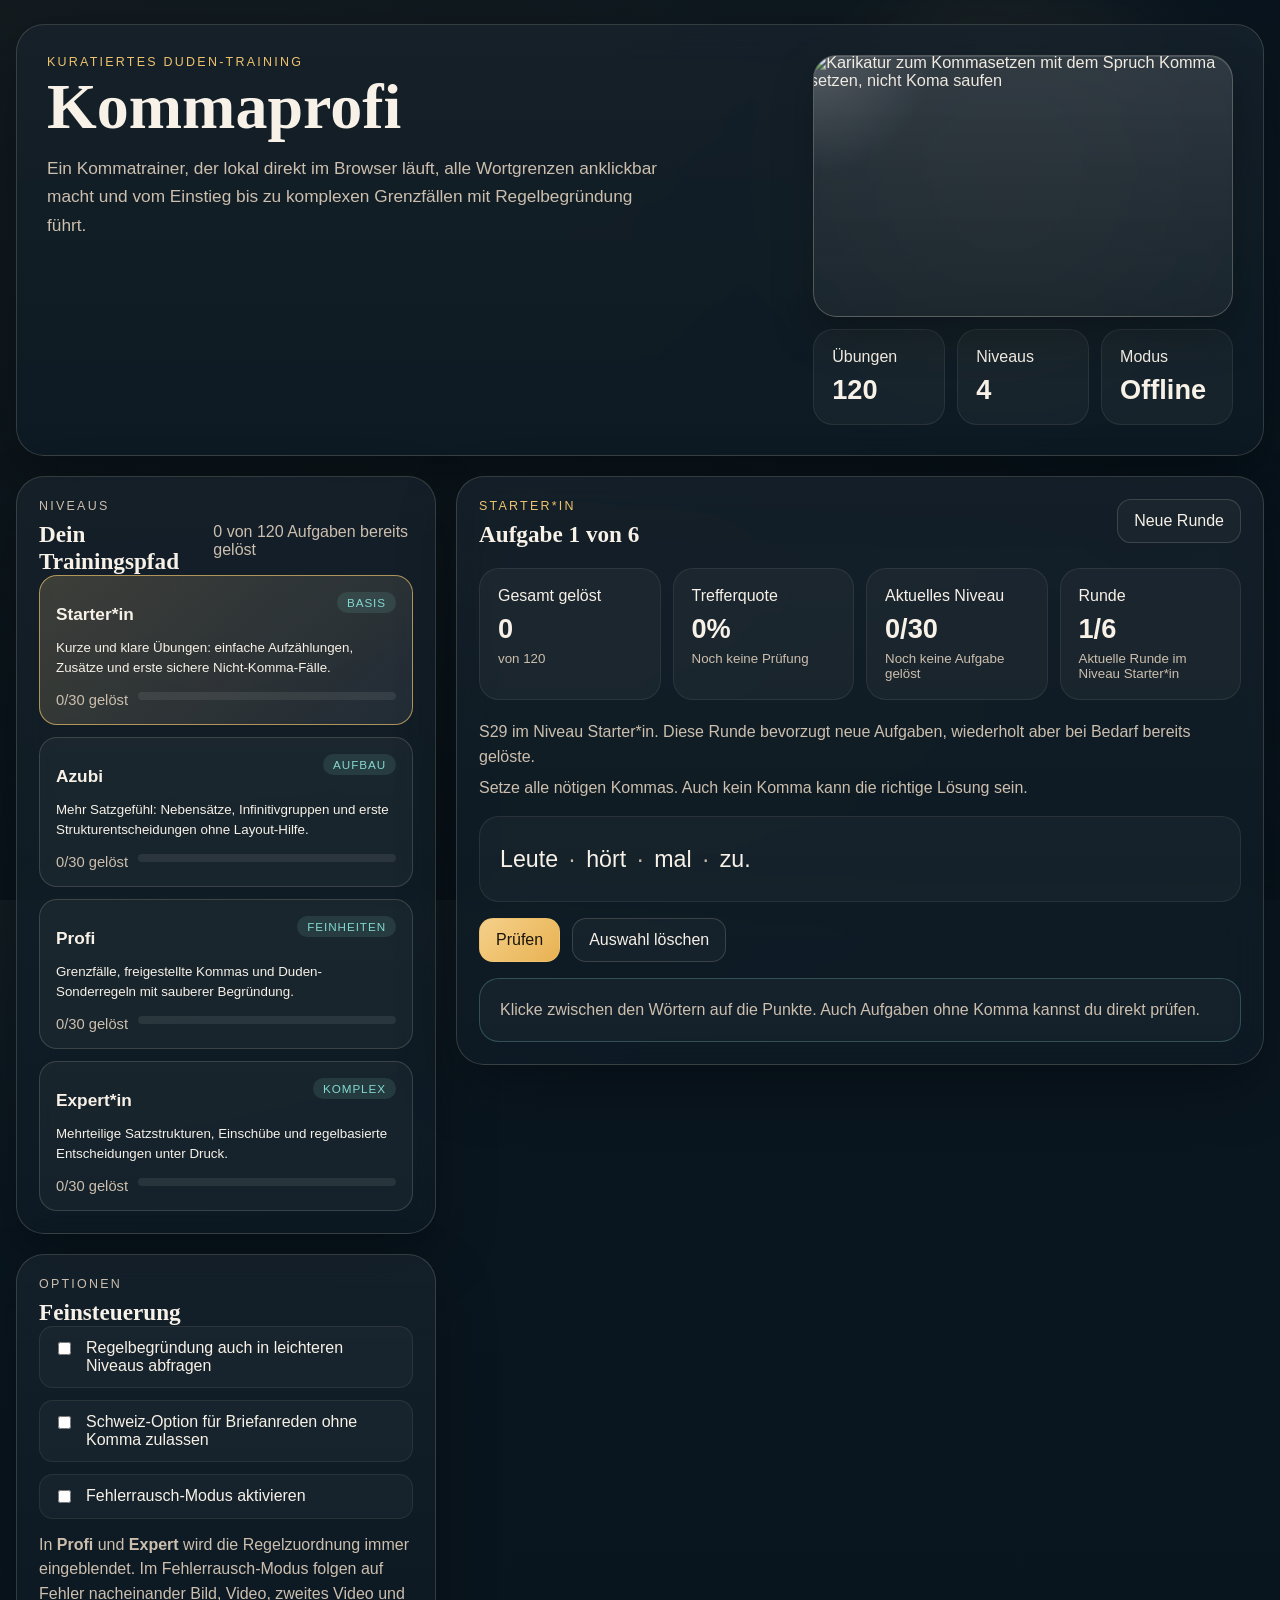
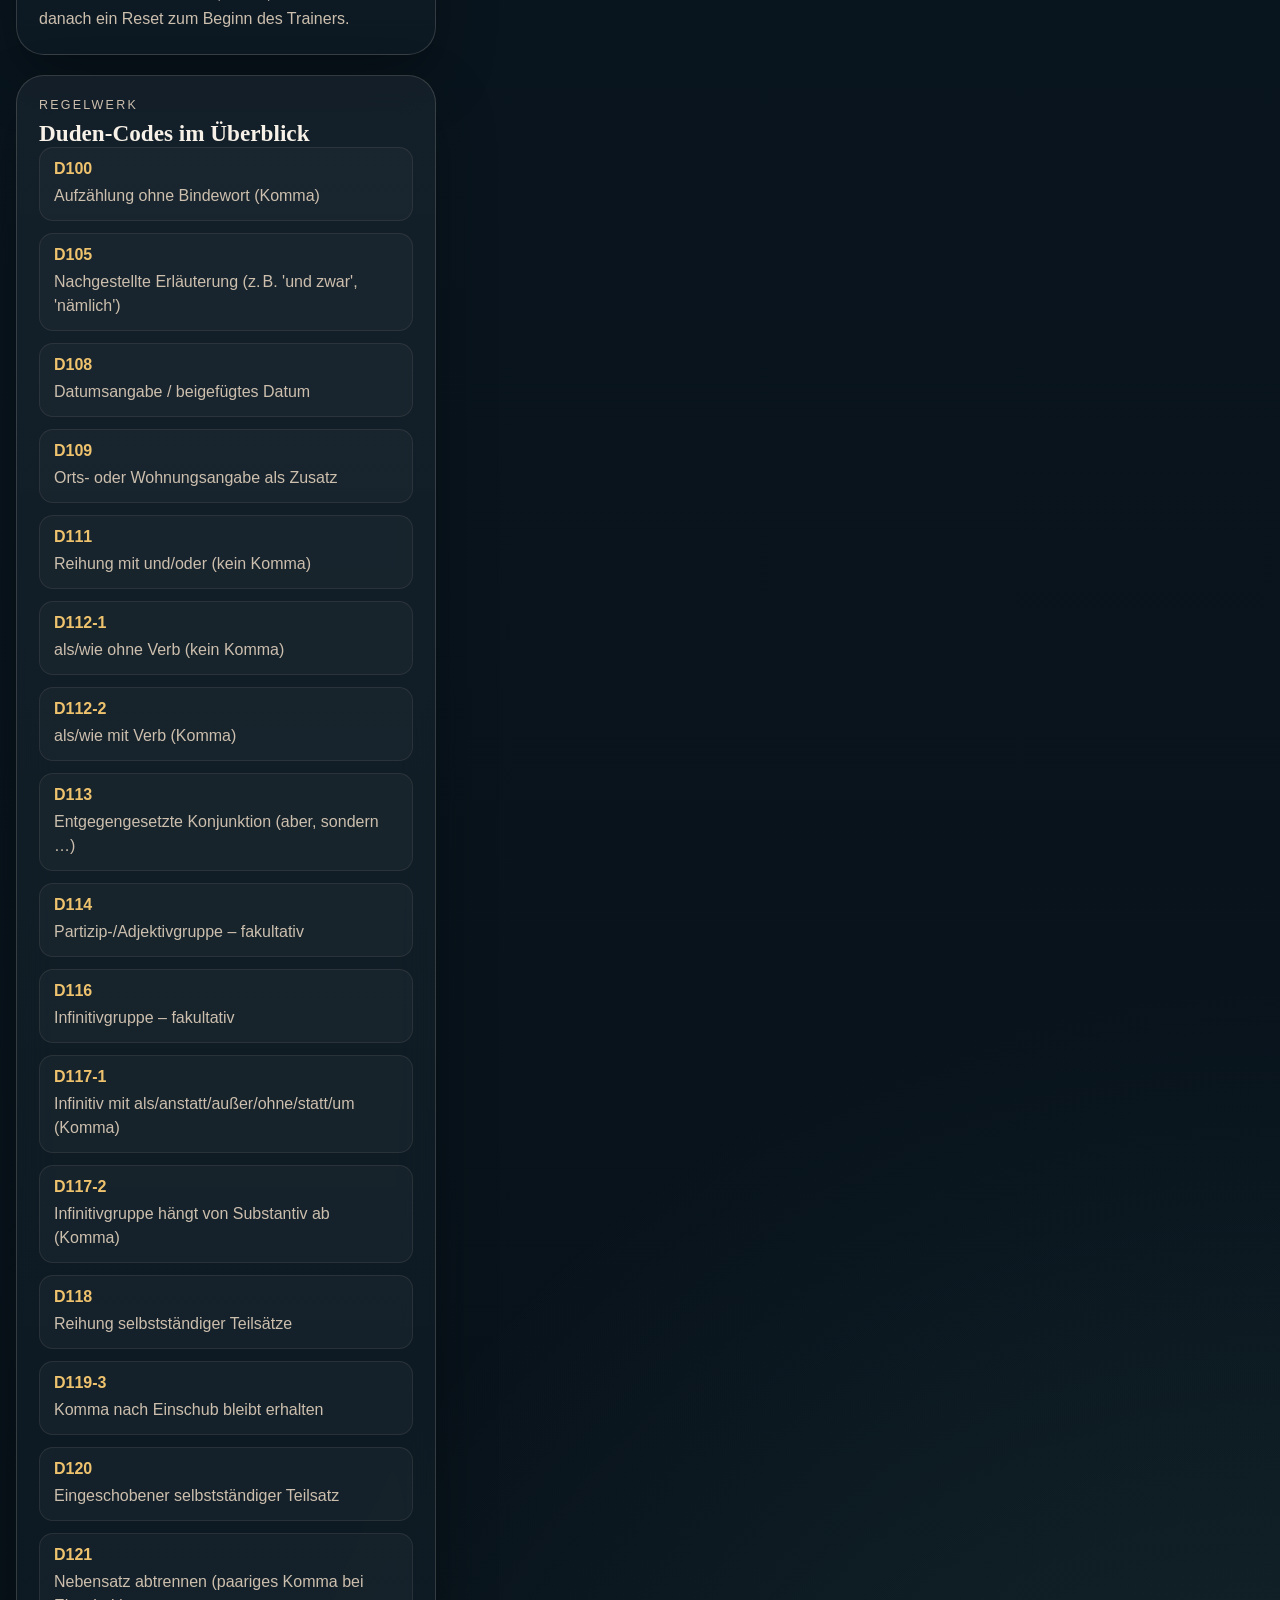
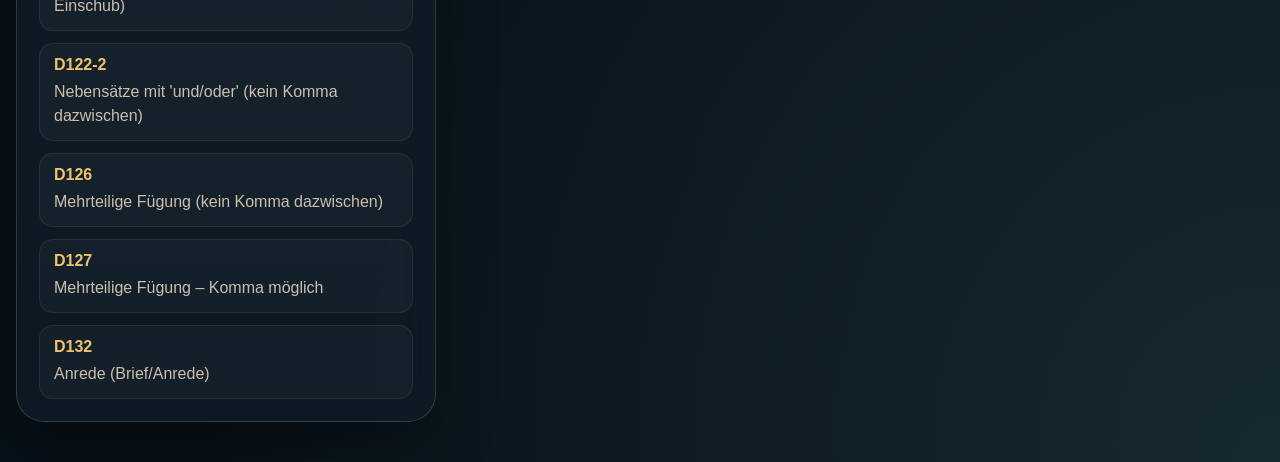
==== commit 4eb5ba4a: "Add escalating error mode with image and videos" ====
--- a/index.html
+++ b/index.html
@@ -12,6 +12,24 @@
   </head>
   <body>
     <div class="backdrop" aria-hidden="true"></div>
+    <div id="mistake-veil" class="mistake-veil" aria-hidden="true"></div>
+    <div id="mistake-media" class="mistake-media hidden" aria-live="assertive">
+      <div class="mistake-media-frame">
+        <img
+          id="mistake-image"
+          class="mistake-asset hidden"
+          src="assets/Kommasetzen.jpg"
+          alt="Fehlerbild im Fehlerrausch-Modus"
+        />
+        <video
+          id="mistake-video"
+          class="mistake-asset hidden"
+          playsinline
+          muted
+          preload="auto"
+        ></video>
+      </div>
+    </div>
 
     <main class="app-shell">
       <section class="hero panel">
@@ -81,9 +99,16 @@
               <span>Schweiz-Option für Briefanreden ohne Komma zulassen</span>
             </label>
 
+            <label class="toggle">
+              <input id="error-mode" type="checkbox" />
+              <span>Fehlerrausch-Modus aktivieren</span>
+            </label>
+
             <p class="settings-note">
               In <strong>Profi</strong> und <strong>Expert</strong> wird die
-              Regelzuordnung immer eingeblendet.
+              Regelzuordnung immer eingeblendet. Im Fehlerrausch-Modus folgen
+              auf Fehler nacheinander Bild, Video, zweites Video und danach
+              ein Reset zum Beginn des Trainers.
             </p>
           </section>
 
--- a/styles.css
+++ b/styles.css
@@ -38,6 +38,19 @@
     linear-gradient(180deg, var(--bg), var(--bg-deep));
 }
 
+body.mistake-stage-1 .app-shell {
+  filter: blur(2px) saturate(0.94);
+}
+
+body.mistake-stage-2 .app-shell {
+  filter: blur(5px) saturate(0.78) brightness(0.88);
+}
+
+body.mistake-stage-3 .app-shell {
+  filter: blur(8px) saturate(0.58) brightness(0.64) grayscale(0.16);
+  opacity: 0.9;
+}
+
 .backdrop {
   position: fixed;
   inset: 0;
@@ -74,6 +87,73 @@
   margin: 24px auto 40px;
   display: grid;
   gap: 20px;
+  transition:
+    filter 0.45s ease,
+    opacity 0.45s ease;
+}
+
+.mistake-veil {
+  position: fixed;
+  inset: 0;
+  z-index: 30;
+  pointer-events: none;
+  opacity: 0;
+  transition:
+    opacity 0.4s ease,
+    background 0.4s ease,
+    backdrop-filter 0.4s ease;
+}
+
+body.mistake-stage-1 .mistake-veil {
+  opacity: 1;
+  background: rgba(239, 195, 110, 0.08);
+  backdrop-filter: blur(2px);
+}
+
+body.mistake-stage-2 .mistake-veil {
+  opacity: 1;
+  background: rgba(7, 17, 25, 0.18);
+  backdrop-filter: blur(5px);
+}
+
+body.mistake-stage-3 .mistake-veil {
+  opacity: 1;
+  background: rgba(7, 17, 25, 0.34);
+  backdrop-filter: blur(8px);
+}
+
+.mistake-media {
+  position: fixed;
+  inset: 0;
+  z-index: 40;
+  display: grid;
+  place-items: center;
+  padding: 20px;
+  background: rgba(7, 17, 25, 0.34);
+}
+
+.mistake-media-frame {
+  width: min(92vw, 760px);
+  border-radius: 28px;
+  overflow: hidden;
+  border: 1px solid rgba(244, 232, 212, 0.28);
+  background: rgba(7, 17, 25, 0.82);
+  box-shadow: 0 28px 80px rgba(0, 0, 0, 0.46);
+}
+
+.mistake-asset {
+  display: block;
+  width: 100%;
+  max-height: min(78vh, 900px);
+}
+
+.mistake-image {
+  object-fit: contain;
+  background: rgba(7, 17, 25, 0.82);
+}
+
+.mistake-video {
+  background: #020406;
 }
 
 .panel {
@@ -695,4 +775,8 @@
   .sentence-area {
     font-size: 1.08rem;
   }
-}
+
+  .mistake-media {
+    padding: 12px;
+  }
+}
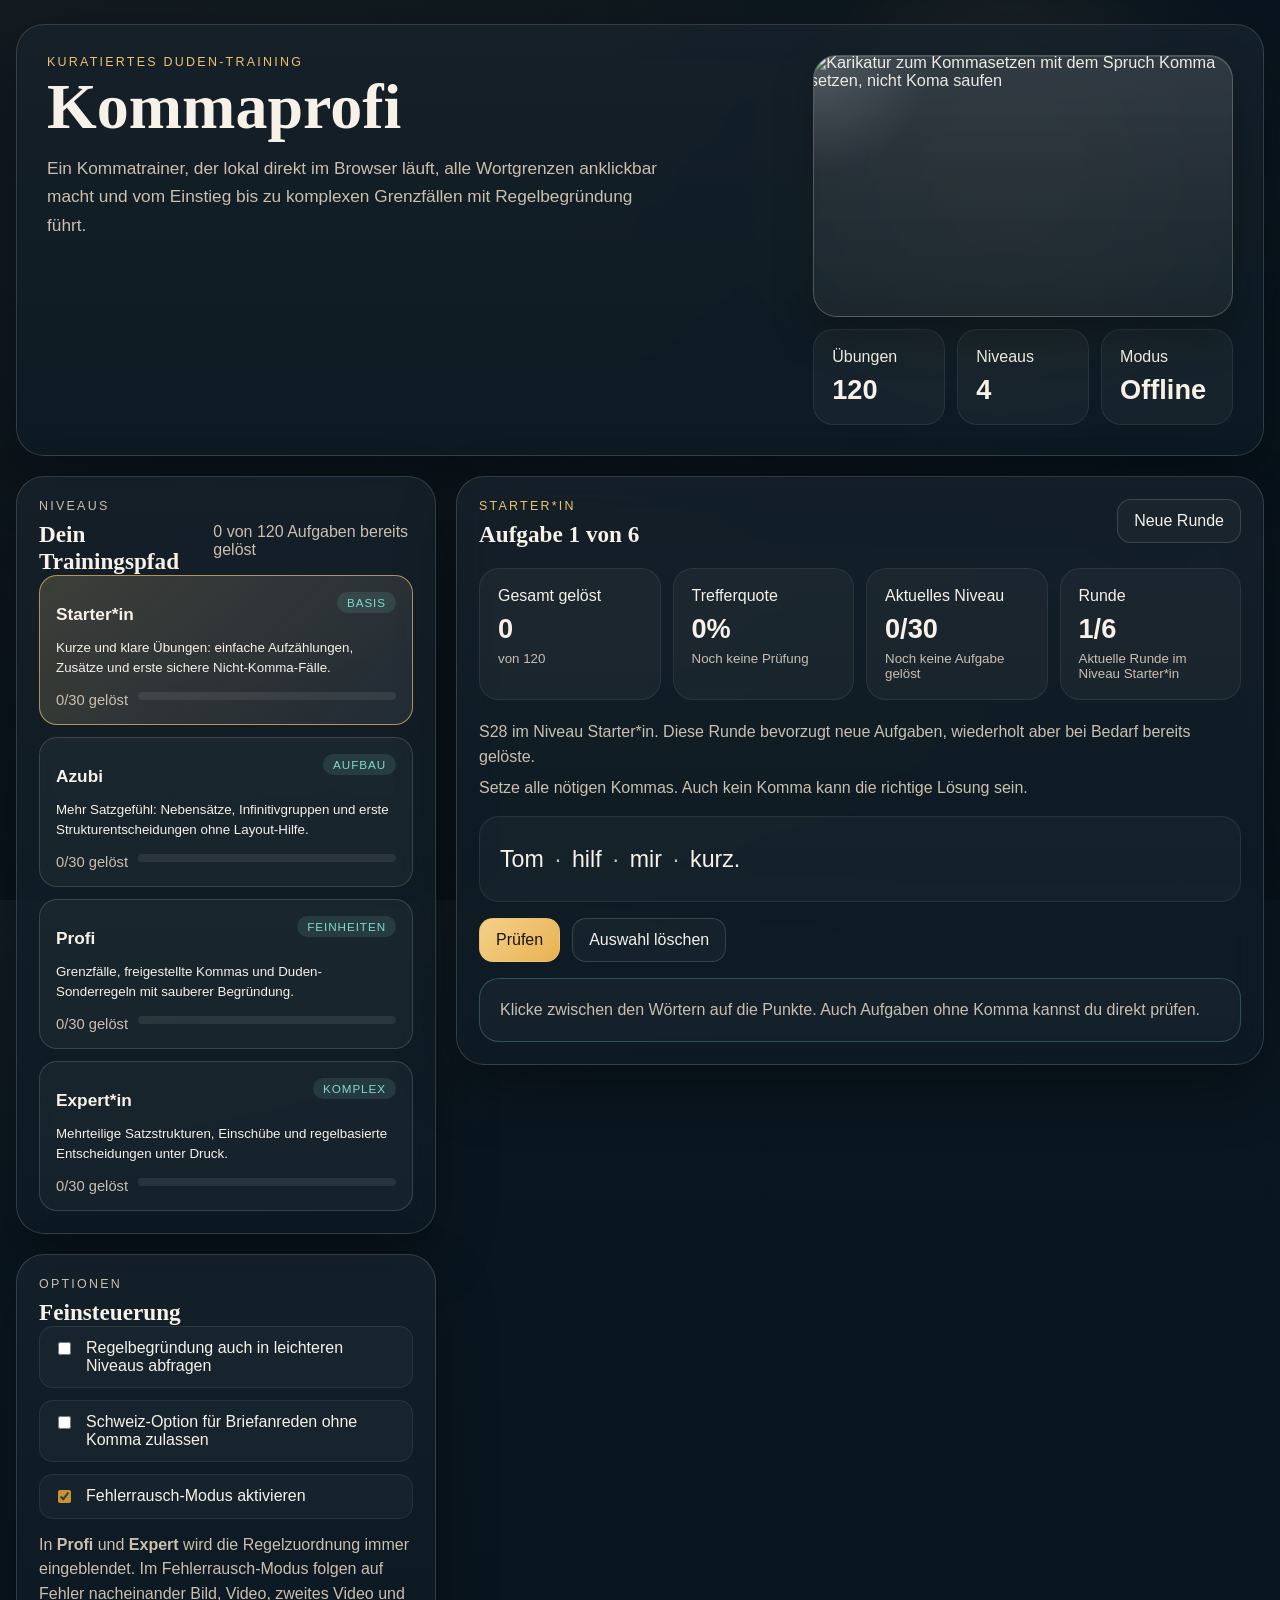
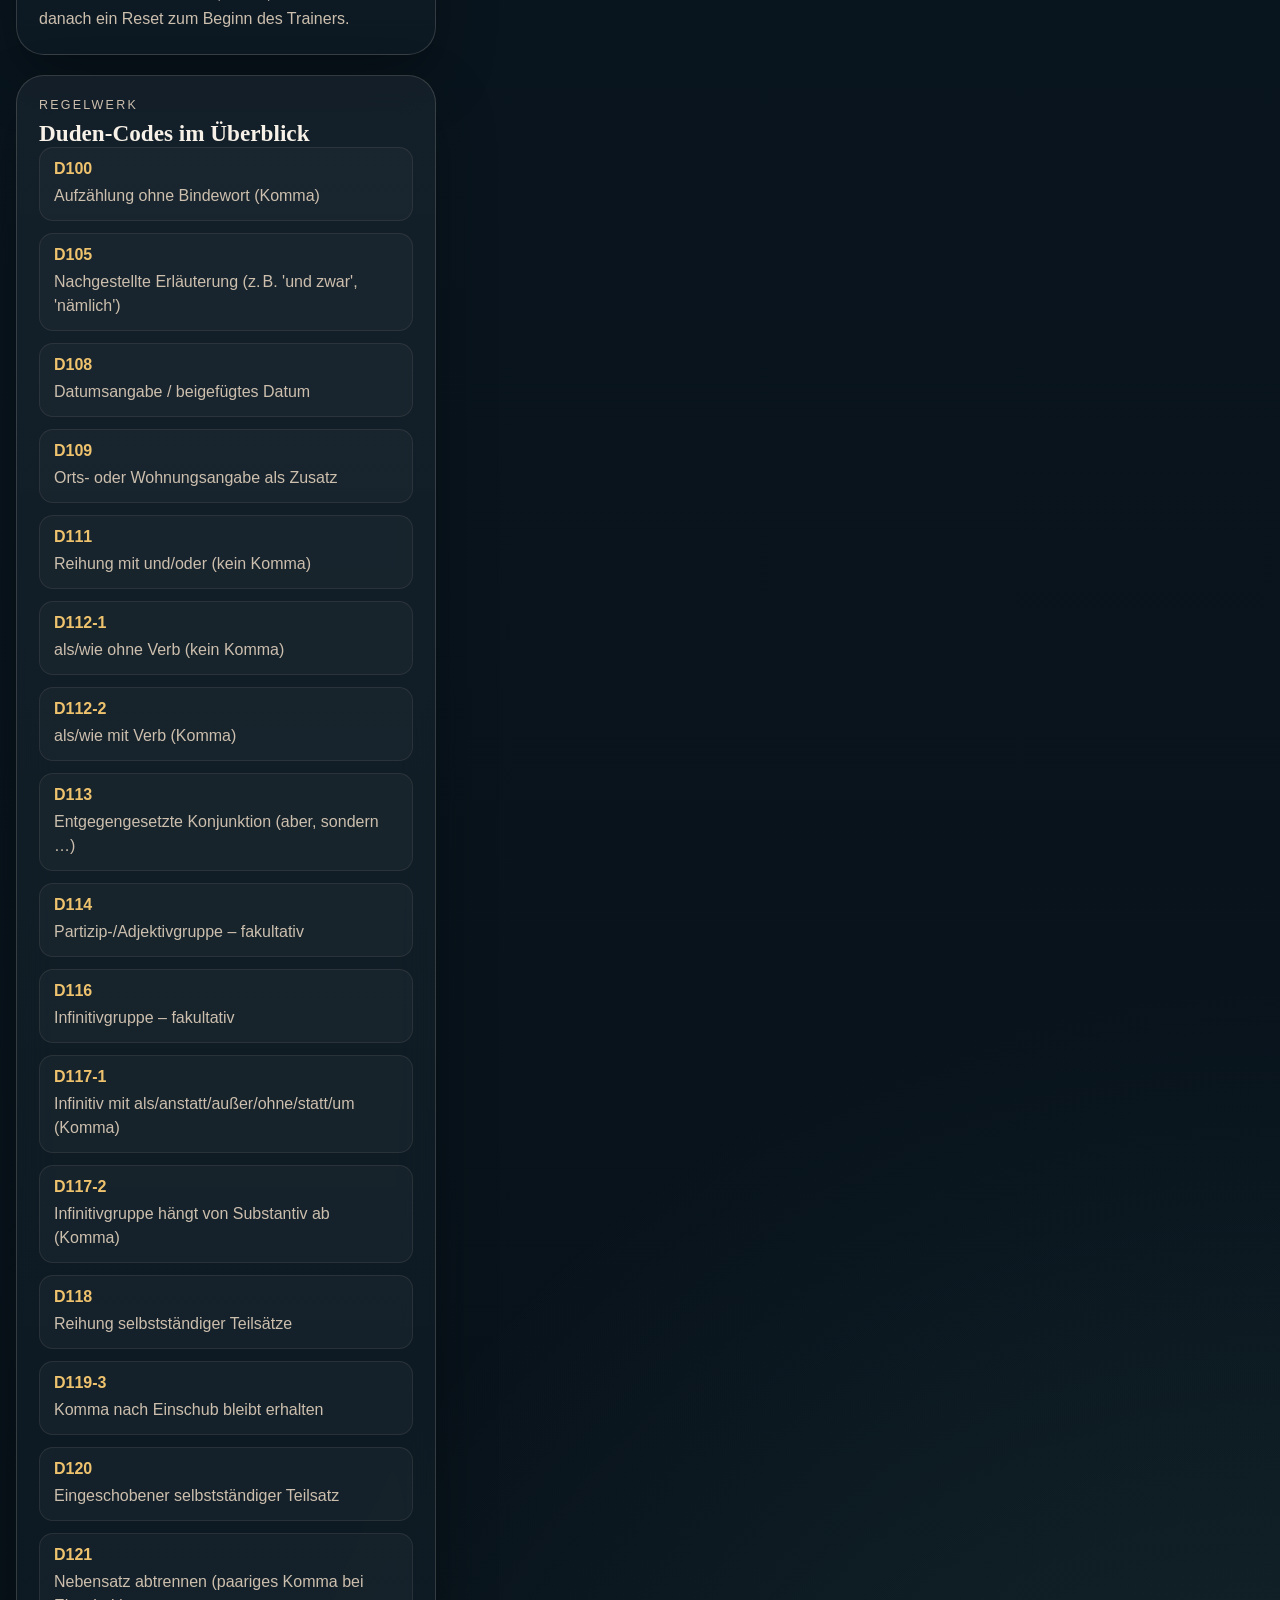
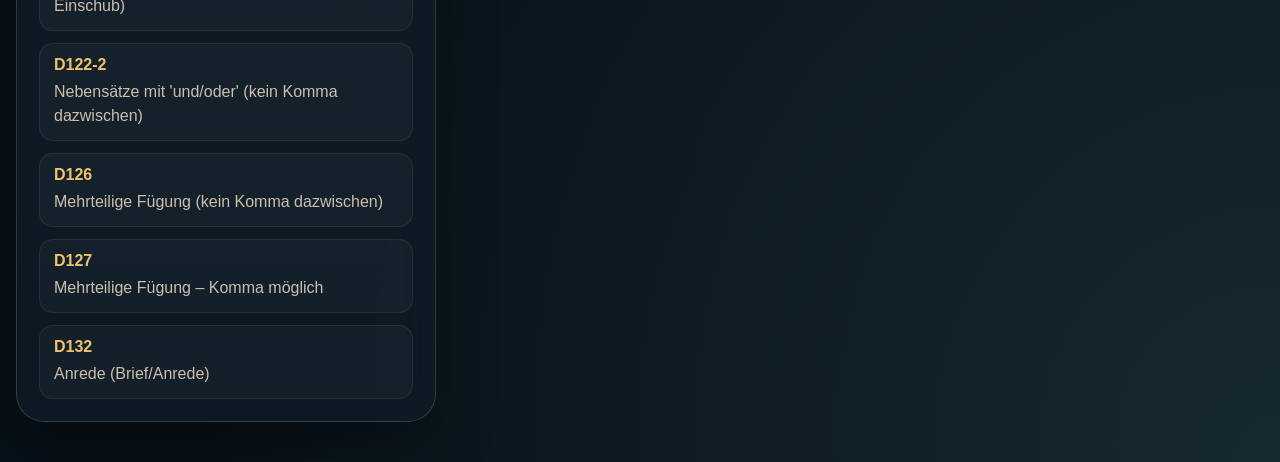
==== commit cbcb39ad: "Use Falsch image for first error state" ====
--- a/index.html
+++ b/index.html
@@ -18,7 +18,7 @@
         <img
           id="mistake-image"
           class="mistake-asset hidden"
-          src="assets/Kommasetzen.jpg"
+          src="assets/Falsch.jpg"
           alt="Fehlerbild im Fehlerrausch-Modus"
         />
         <video
--- a/styles.css
+++ b/styles.css
@@ -124,27 +124,28 @@
 
 .mistake-media {
   position: fixed;
-  inset: 0;
+  top: 22px;
+  right: 22px;
   z-index: 40;
-  display: grid;
-  place-items: center;
-  padding: 20px;
-  background: rgba(7, 17, 25, 0.34);
+  width: min(34vw, 420px);
+  pointer-events: none;
 }
 
 .mistake-media-frame {
-  width: min(92vw, 760px);
-  border-radius: 28px;
+  width: 100%;
+  border-radius: 24px;
   overflow: hidden;
   border: 1px solid rgba(244, 232, 212, 0.28);
   background: rgba(7, 17, 25, 0.82);
   box-shadow: 0 28px 80px rgba(0, 0, 0, 0.46);
+  transform: translateY(0);
+  animation: mistake-pop 0.25s ease;
 }
 
 .mistake-asset {
   display: block;
   width: 100%;
-  max-height: min(78vh, 900px);
+  max-height: min(48vh, 520px);
 }
 
 .mistake-image {
@@ -154,6 +155,17 @@
 
 .mistake-video {
   background: #020406;
+}
+
+@keyframes mistake-pop {
+  from {
+    opacity: 0;
+    transform: translateY(-10px) scale(0.96);
+  }
+  to {
+    opacity: 1;
+    transform: translateY(0) scale(1);
+  }
 }
 
 .panel {
@@ -777,6 +789,9 @@
   }
 
   .mistake-media {
-    padding: 12px;
-  }
-}
+    top: auto;
+    right: 10px;
+    bottom: 10px;
+    width: min(calc(100vw - 20px), 360px);
+  }
+}
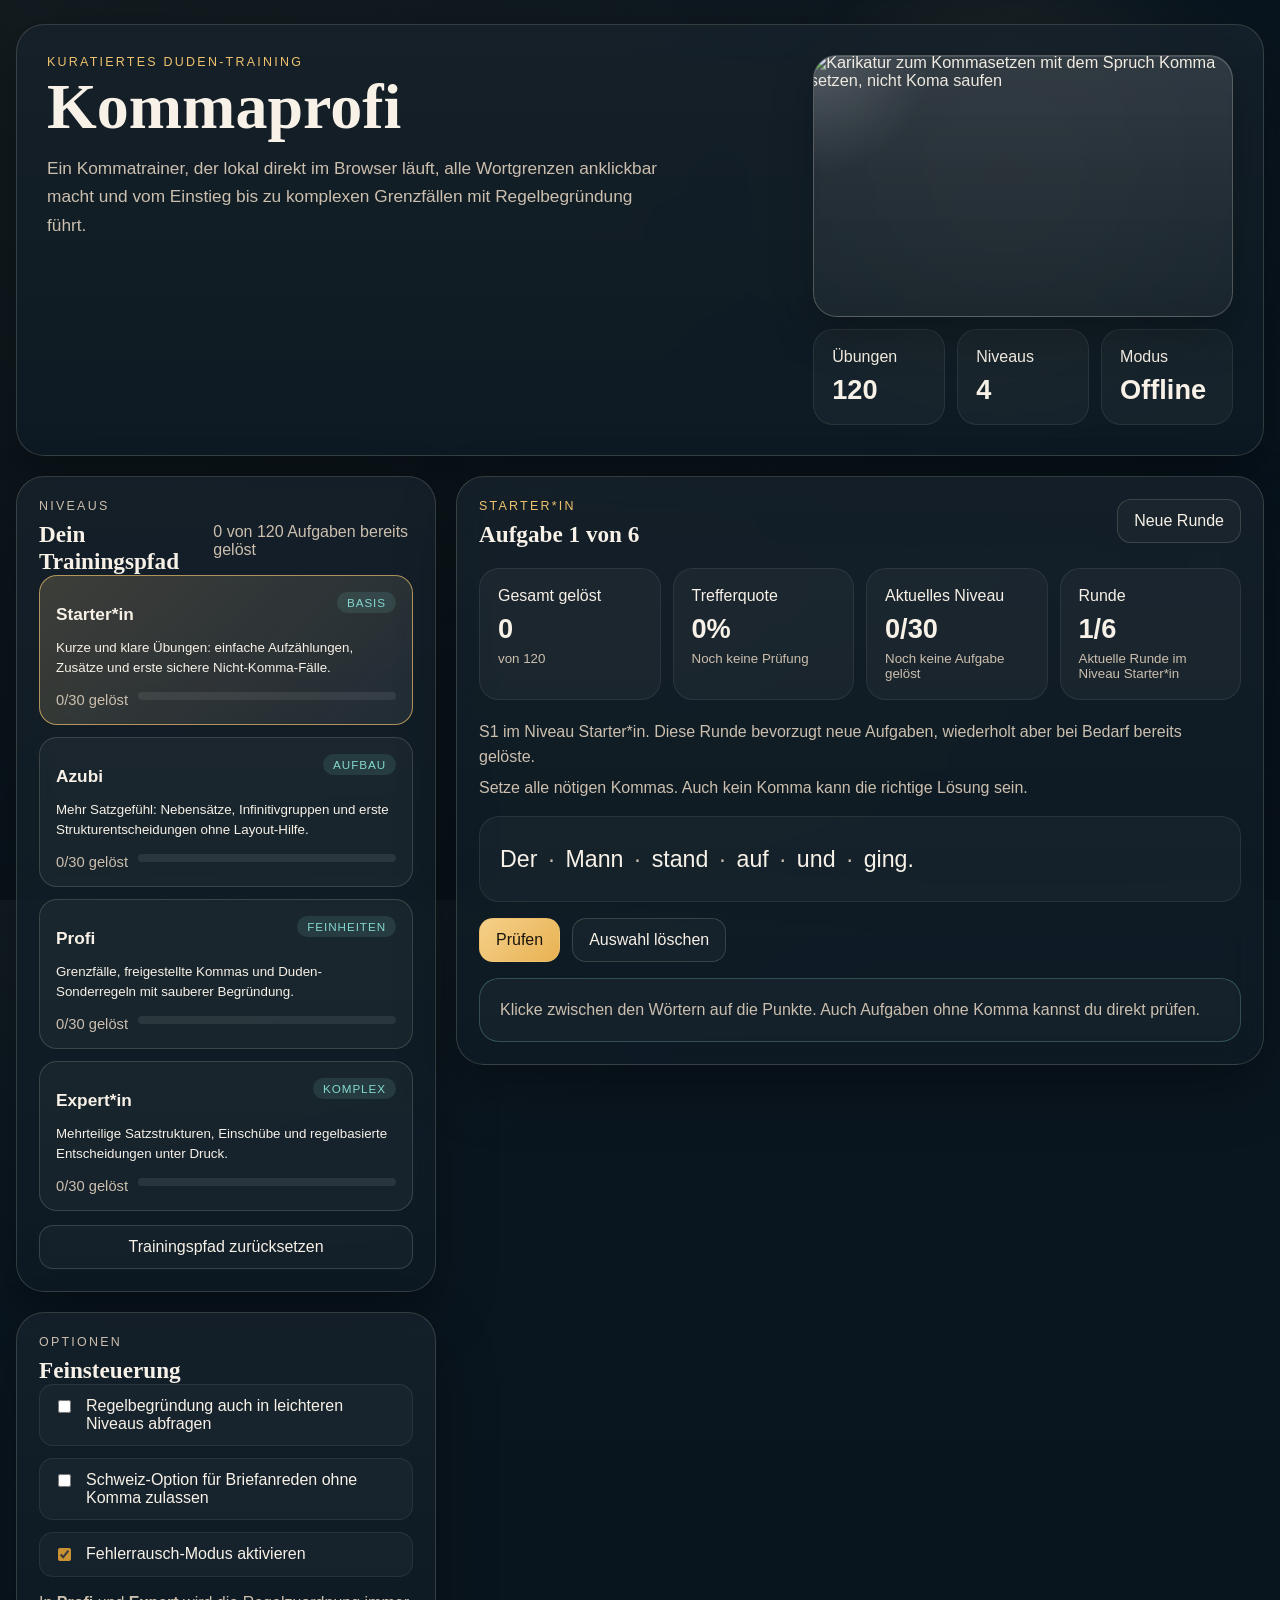
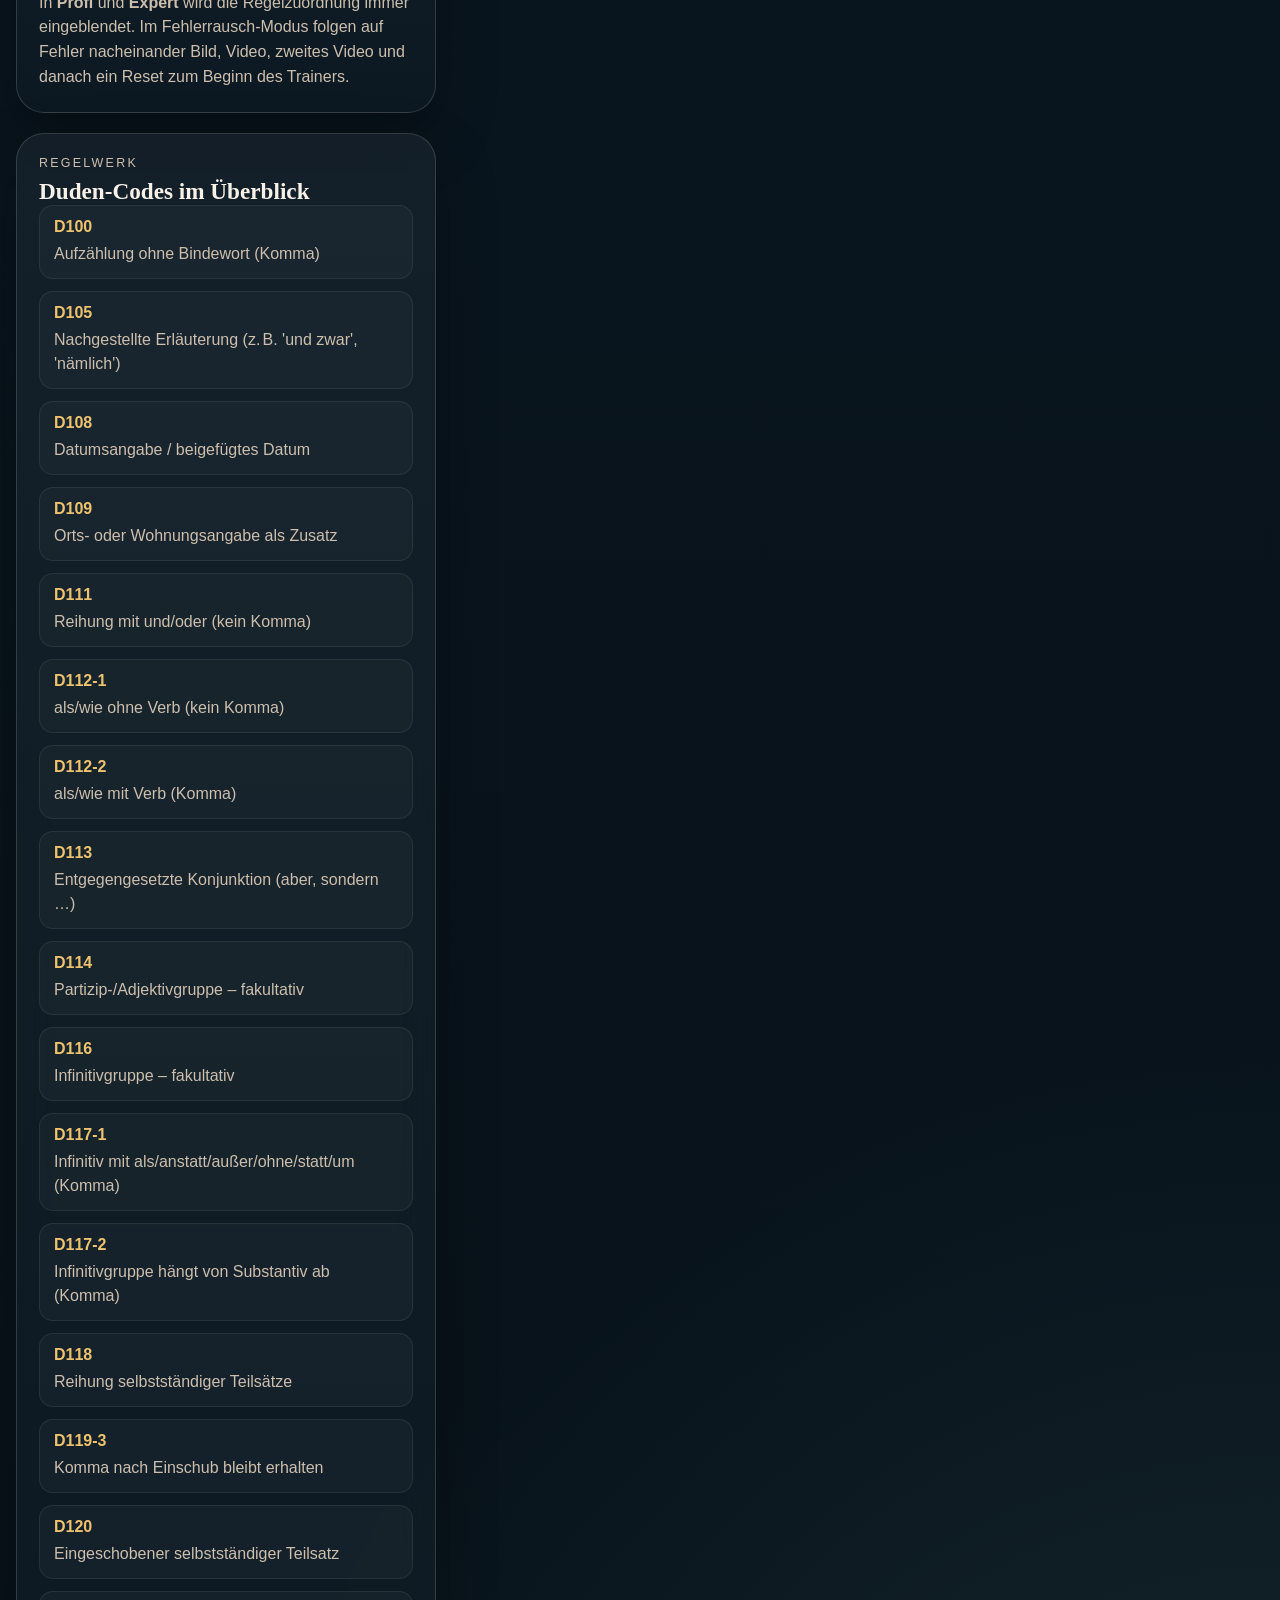
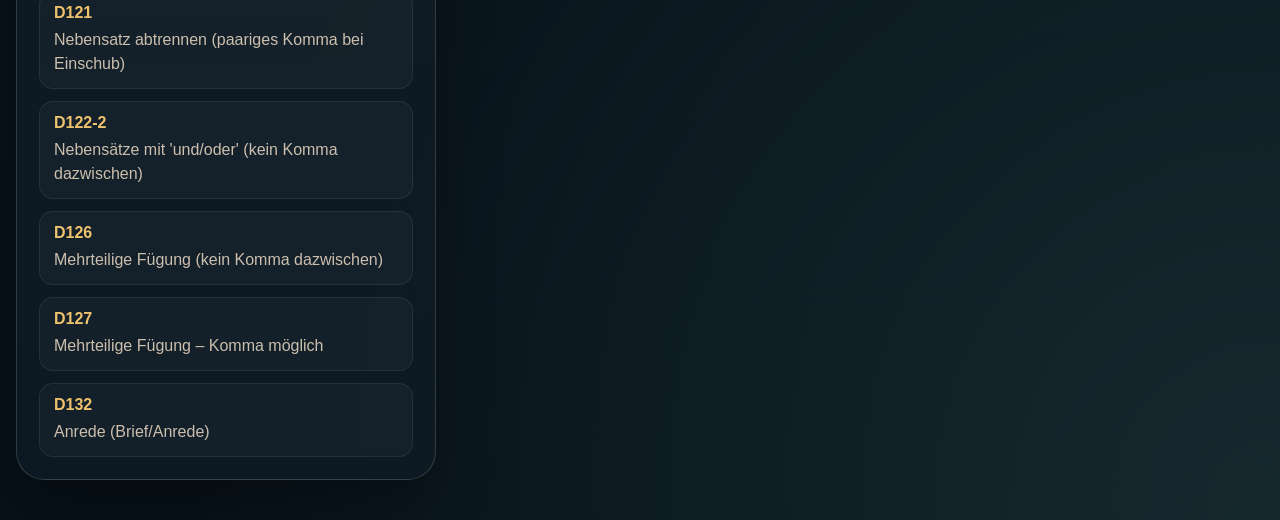
==== commit 5fc469de: "Add reset button for training path" ====
--- a/index.html
+++ b/index.html
@@ -79,6 +79,11 @@
               <p id="overall-progress-copy" class="section-copy"></p>
             </div>
             <div id="level-grid" class="level-grid" aria-label="Niveaus"></div>
+            <div class="sidebar-actions">
+              <button id="path-reset-btn" class="ghost-btn sidebar-btn" type="button">
+                Trainingspfad zurücksetzen
+              </button>
+            </div>
           </section>
 
           <section class="panel settings-panel">
--- a/styles.css
+++ b/styles.css
@@ -330,6 +330,10 @@
   gap: 12px;
 }
 
+.sidebar-actions {
+  margin-top: 14px;
+}
+
 .level-card {
   width: 100%;
   padding: 16px;
@@ -636,6 +640,10 @@
   background: rgba(255, 255, 255, 0.03);
 }
 
+.sidebar-btn {
+  width: 100%;
+}
+
 .primary-btn:disabled,
 .secondary-btn:disabled,
 .ghost-btn:disabled {
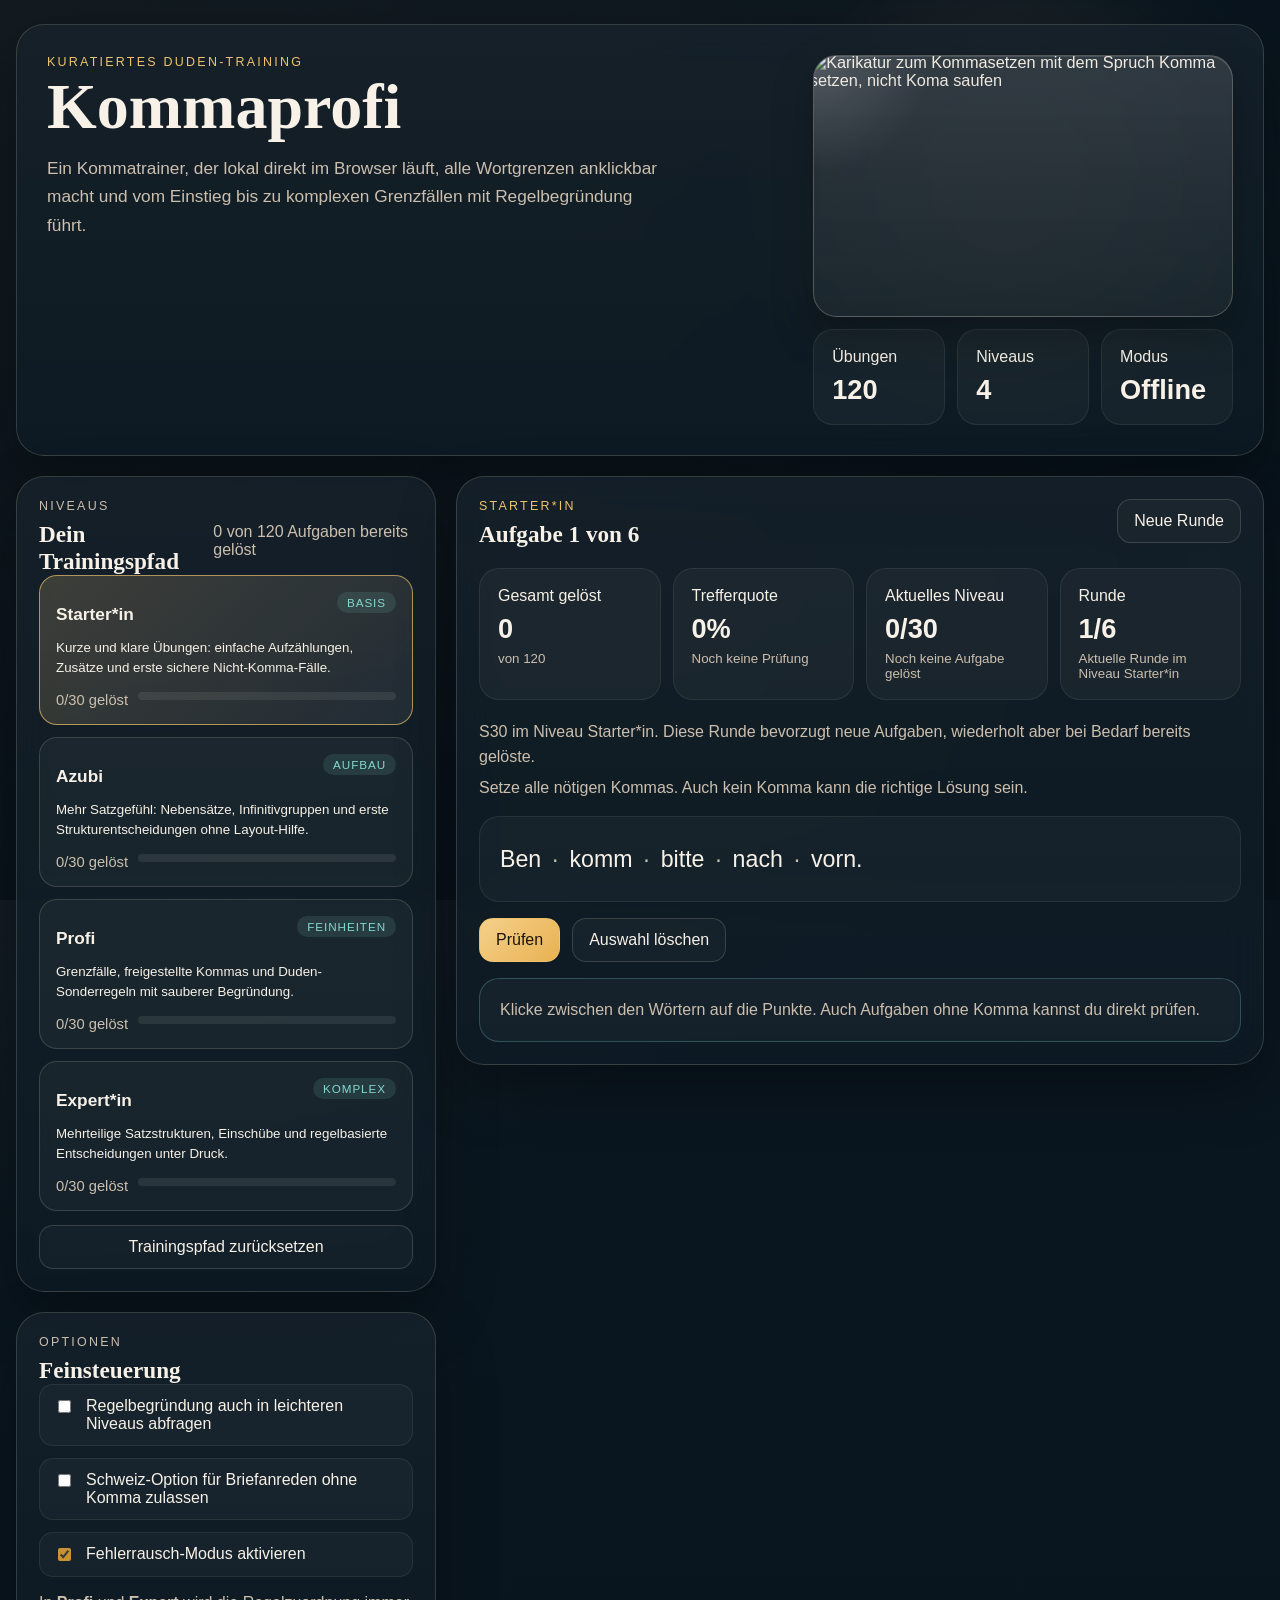
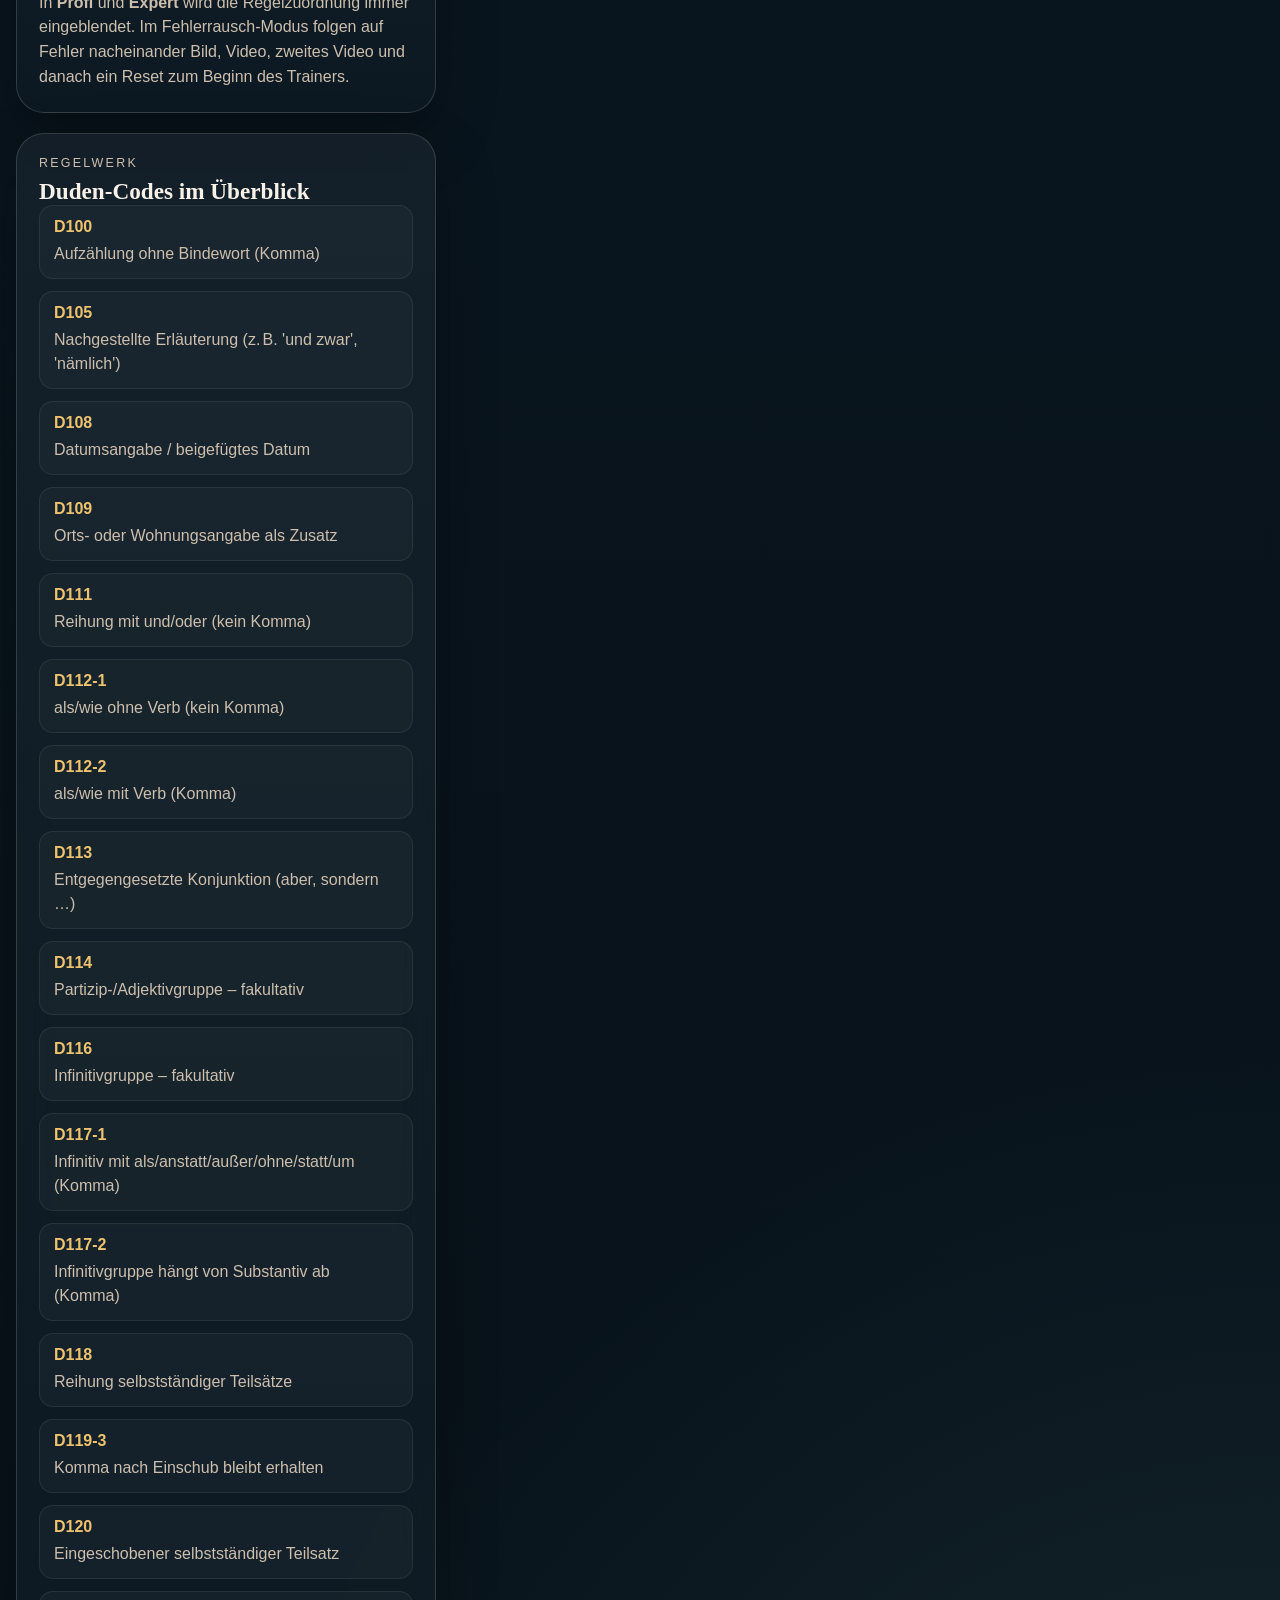
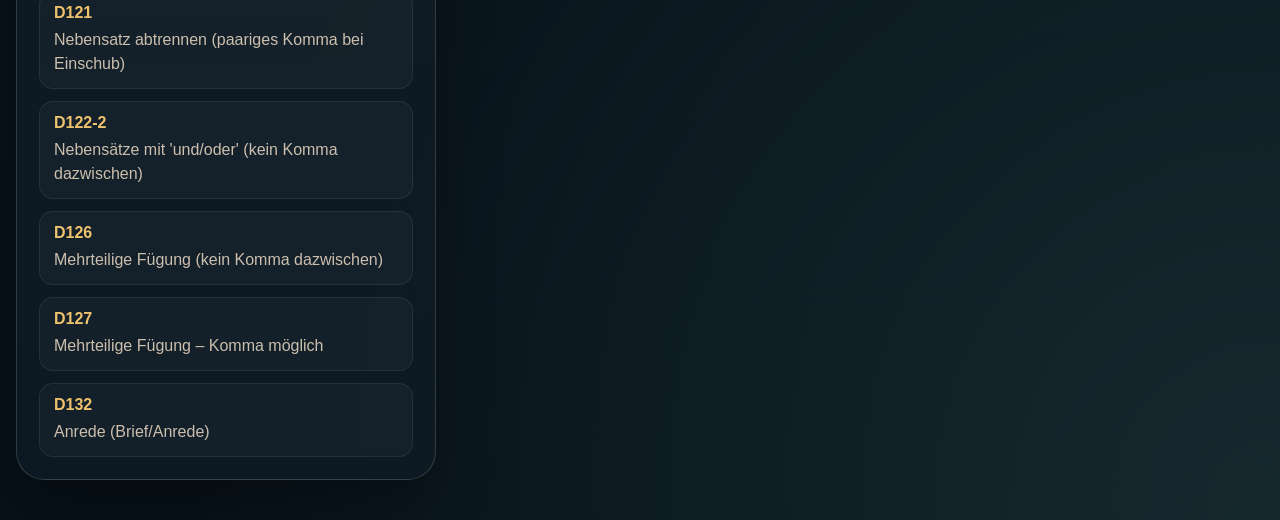
==== commit 9a8ffd09: "Add continue button for third error lock" ====
--- a/index.html
+++ b/index.html
@@ -29,6 +29,11 @@
           preload="auto"
         ></video>
       </div>
+      <div id="mistake-actions" class="mistake-actions hidden">
+        <button id="mistake-resume-btn" class="primary-btn" type="button">
+          Weiter spielen
+        </button>
+      </div>
     </div>
 
     <main class="app-shell">
--- a/styles.css
+++ b/styles.css
@@ -157,6 +157,13 @@
   background: #020406;
 }
 
+.mistake-actions {
+  margin-top: 12px;
+  display: flex;
+  justify-content: flex-end;
+  pointer-events: auto;
+}
+
 @keyframes mistake-pop {
   from {
     opacity: 0;
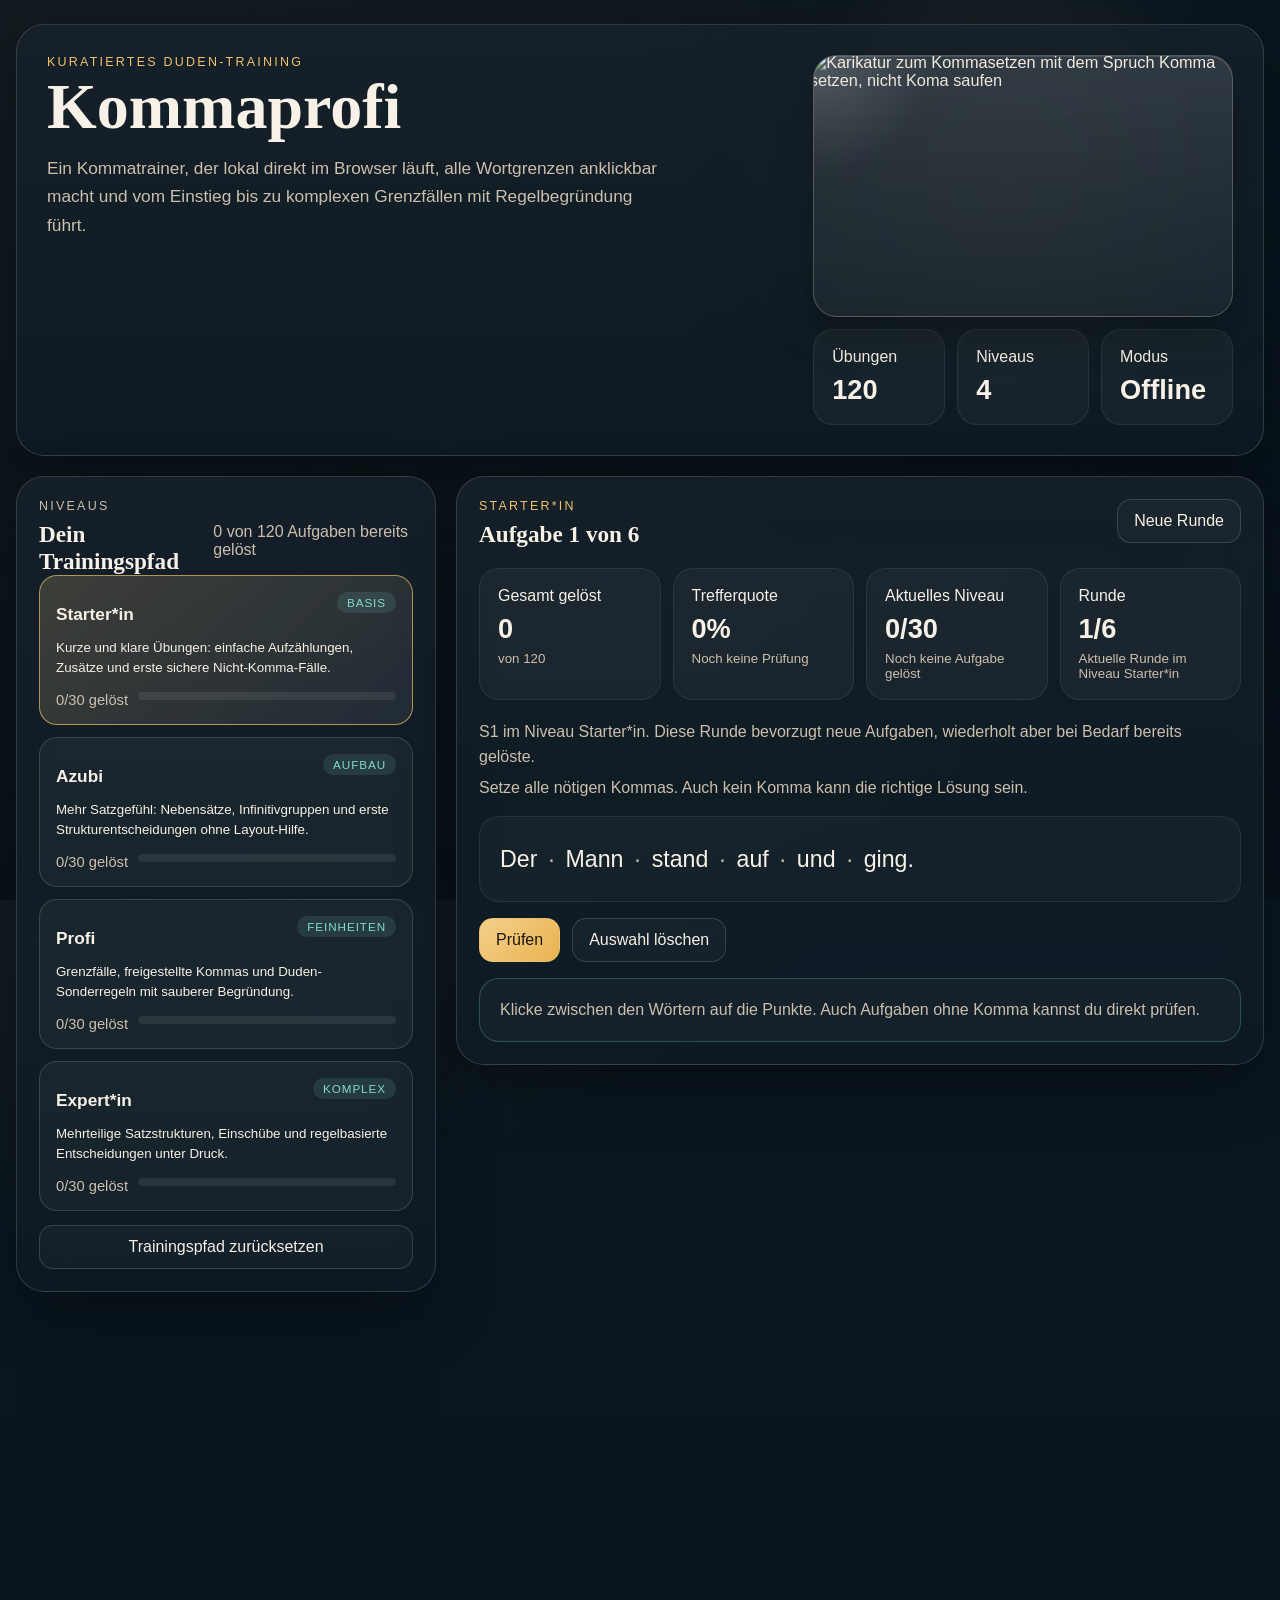
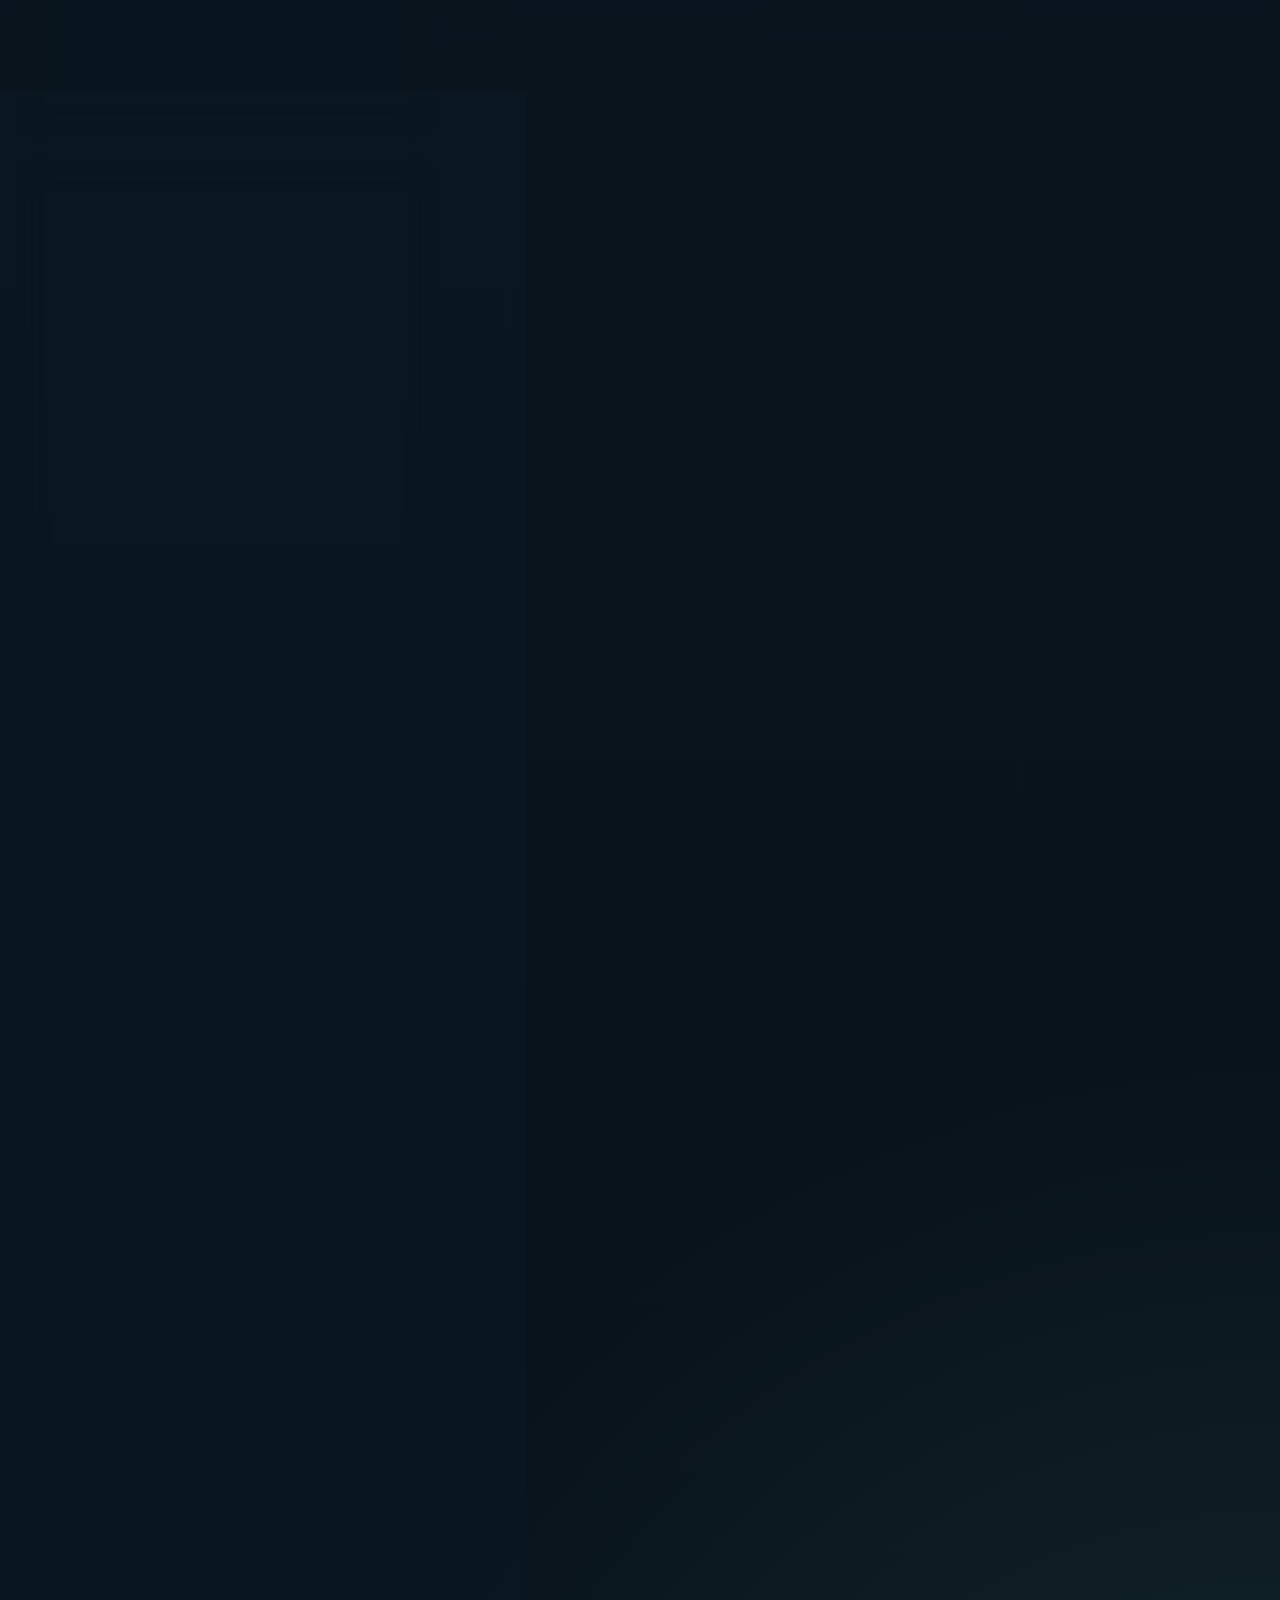
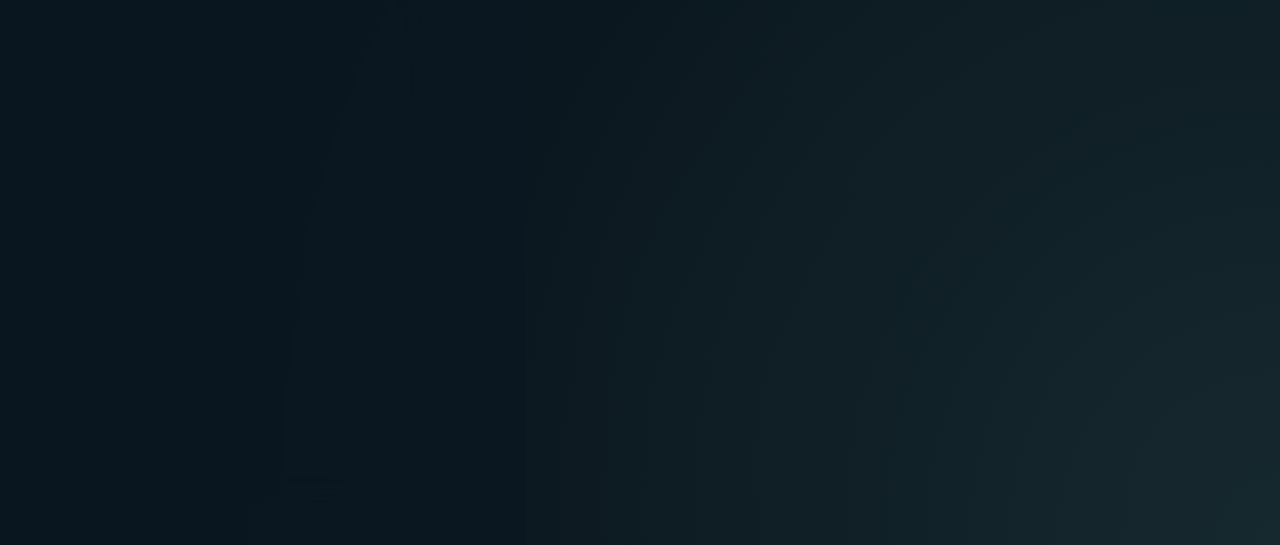
==== commit 1de3affb: "Fix drunk-mode recovery flow" ====
--- a/index.html
+++ b/index.html
@@ -117,8 +117,8 @@
             <p class="settings-note">
               In <strong>Profi</strong> und <strong>Expert</strong> wird die
               Regelzuordnung immer eingeblendet. Im Fehlerrausch-Modus folgen
-              auf Fehler nacheinander Bild, Video, zweites Video und danach
-              ein Reset zum Beginn des Trainers.
+              auf Fehler nacheinander Bild, Video und zweites Video. Danach
+              erscheint Alka-Seltzer und der Trainer läuft wieder klar weiter.
             </p>
           </section>
 
--- a/styles.css
+++ b/styles.css
@@ -153,6 +153,28 @@
   background: rgba(7, 17, 25, 0.82);
 }
 
+body.mistake-stage-1 .mistake-media:not(.recovery-shot) .mistake-media-frame {
+  animation:
+    mistake-pop 0.25s ease,
+    mistake-spin 1.45s linear infinite reverse;
+}
+
+body.mistake-stage-2 .mistake-media:not(.recovery-shot) .mistake-media-frame {
+  animation:
+    mistake-pop 0.25s ease,
+    mistake-spin 0.82s linear infinite reverse;
+}
+
+body.mistake-stage-3 .mistake-media:not(.recovery-shot) .mistake-media-frame {
+  animation:
+    mistake-pop 0.25s ease,
+    mistake-spin 0.46s linear infinite reverse;
+}
+
+.mistake-media.recovery-shot .mistake-media-frame {
+  animation: mistake-pop 0.25s ease;
+}
+
 .mistake-video {
   background: #020406;
 }
@@ -172,6 +194,15 @@
   to {
     opacity: 1;
     transform: translateY(0) scale(1);
+  }
+}
+
+@keyframes mistake-spin {
+  from {
+    transform: rotate(0deg);
+  }
+  to {
+    transform: rotate(360deg);
   }
 }
 
